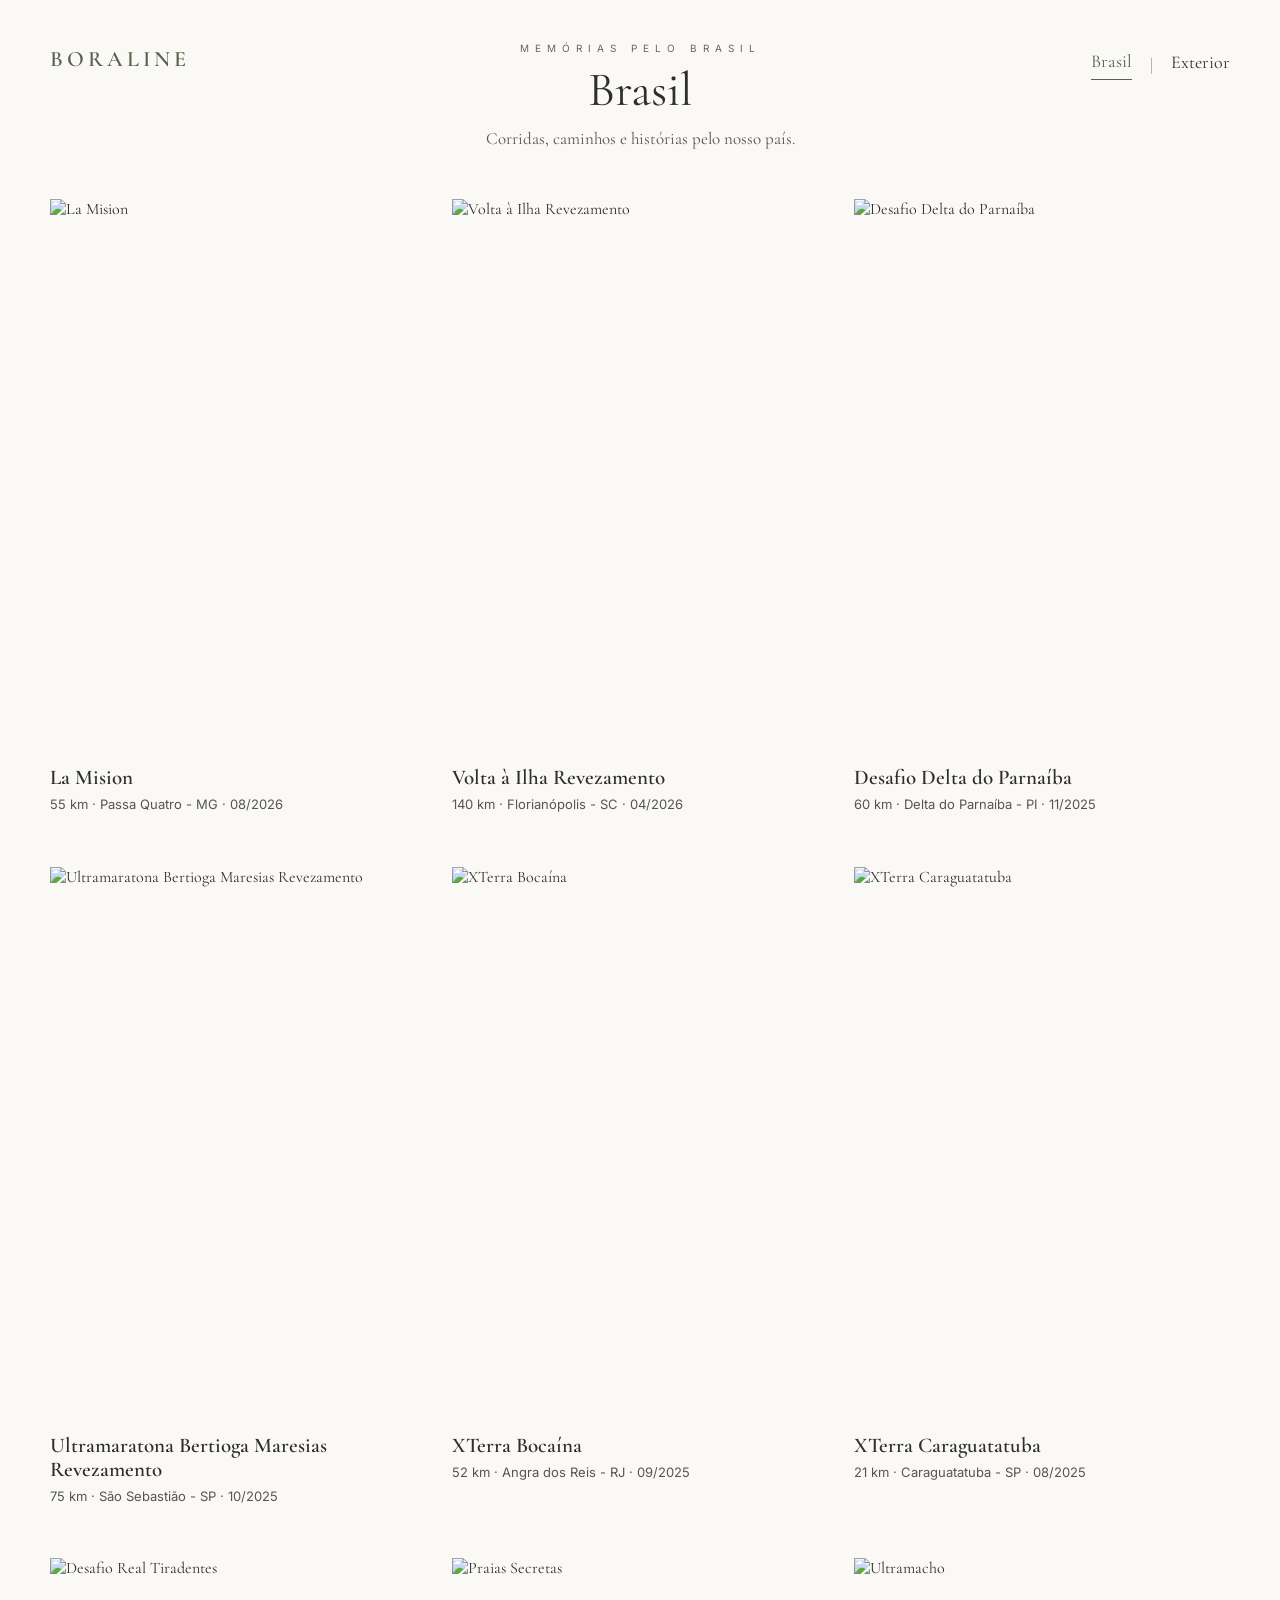
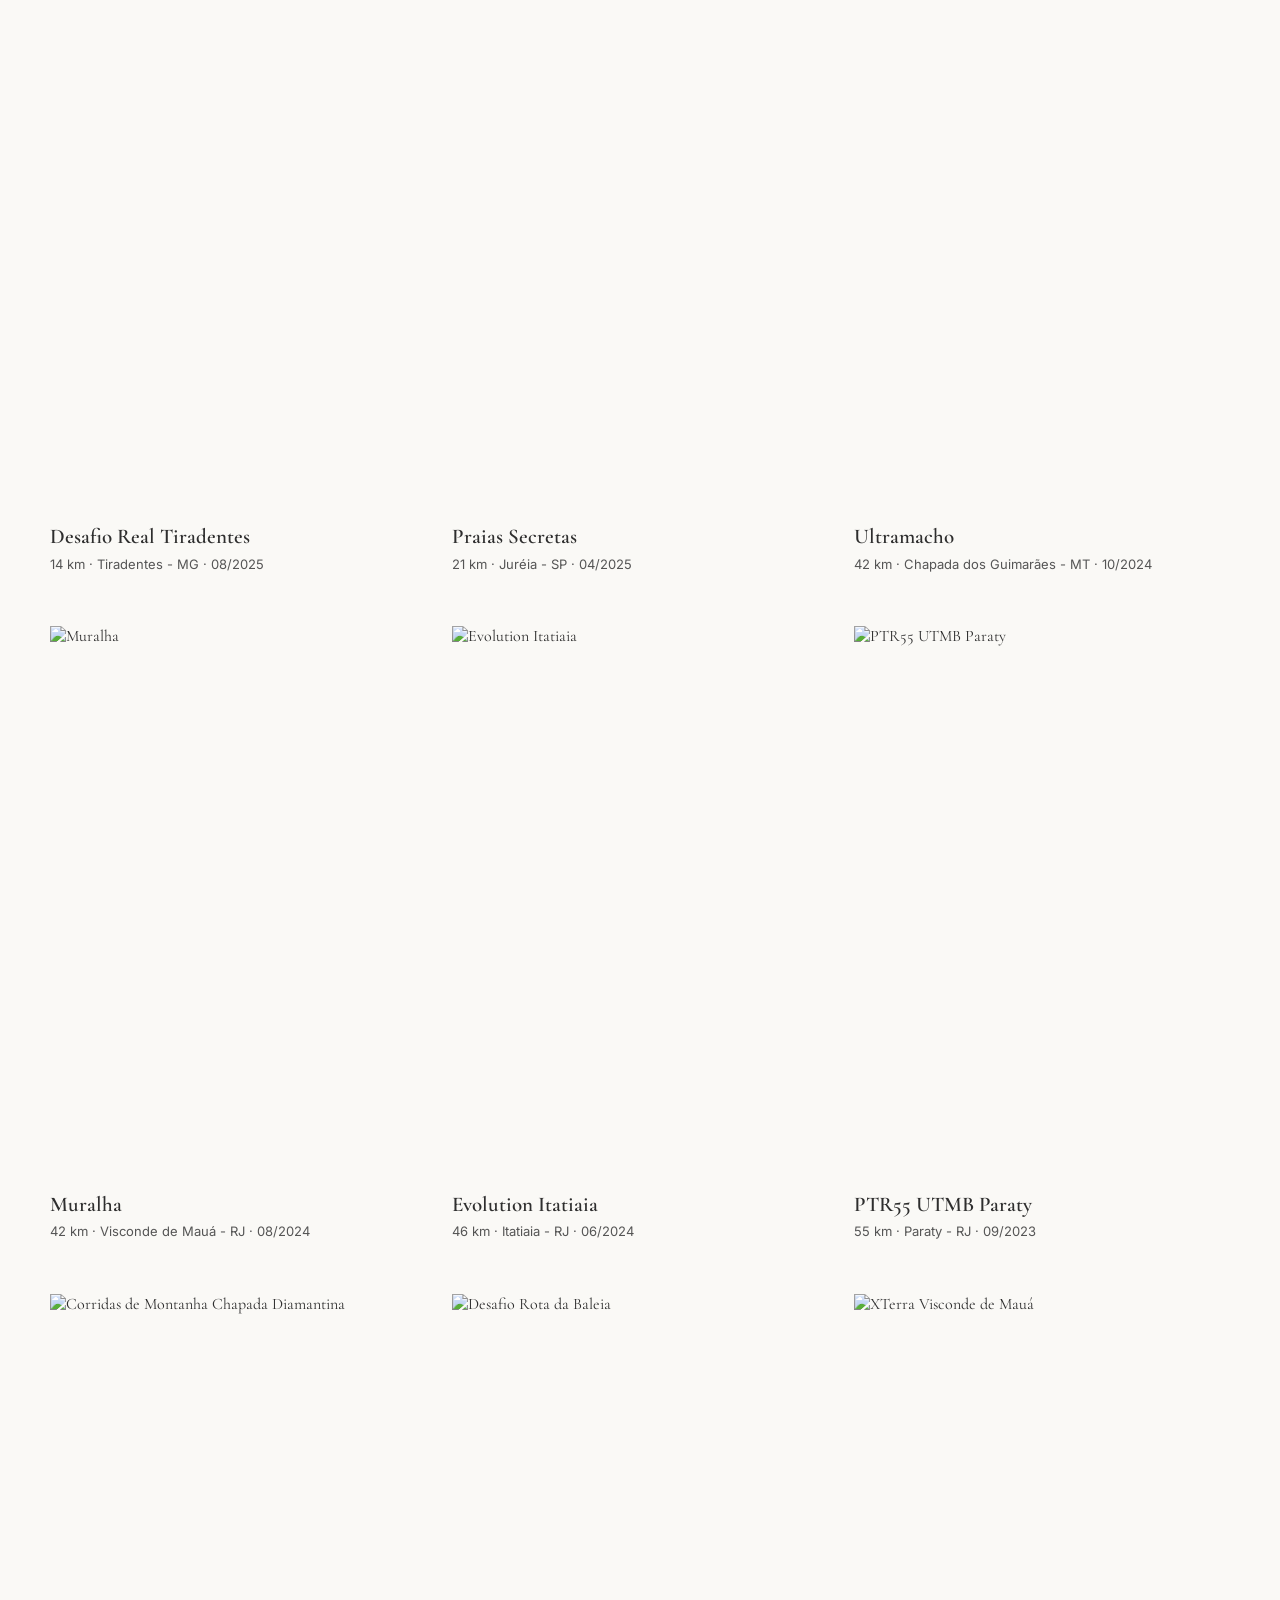
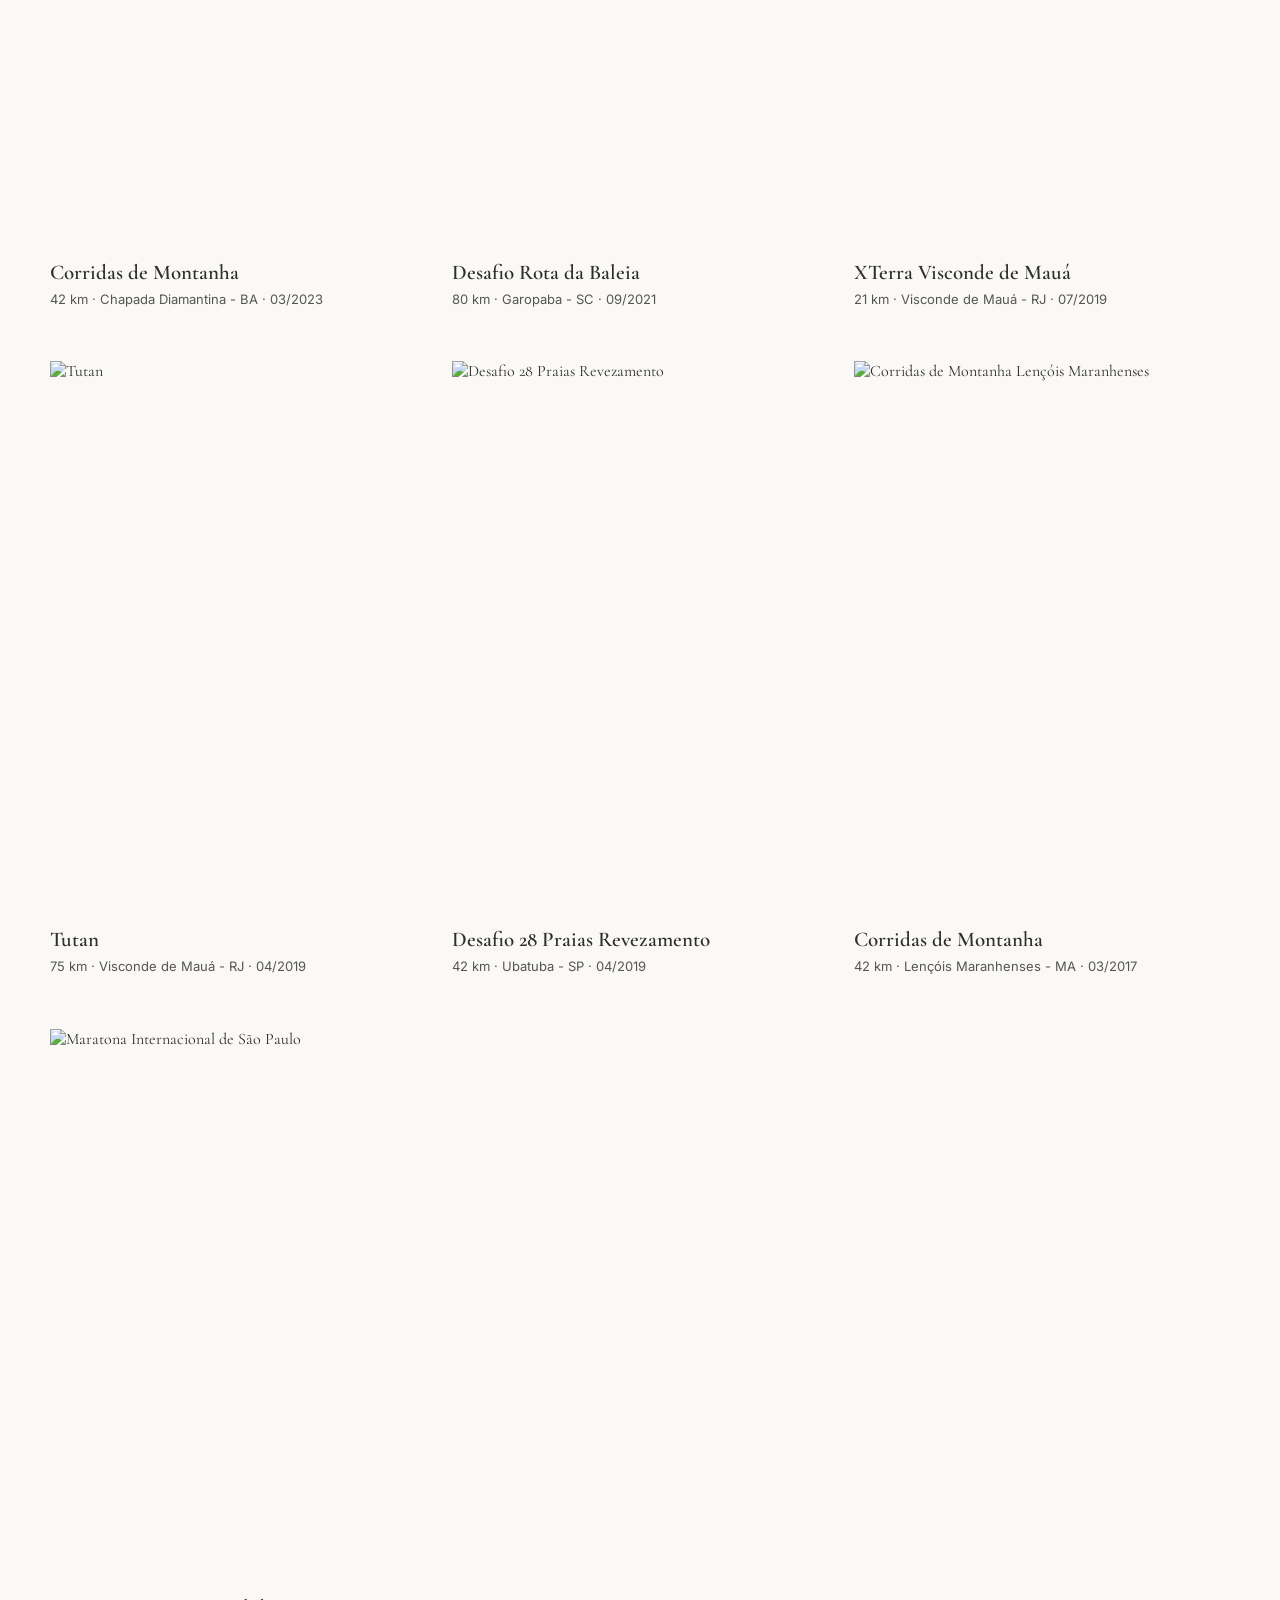
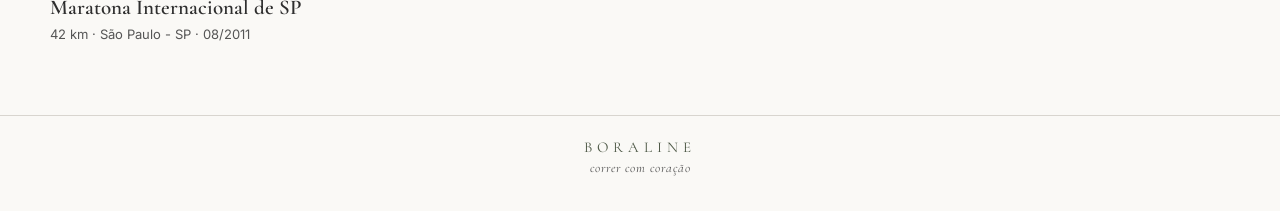
==== brasil.html @ 58bcca5e "Update brasil.html" ====
<!DOCTYPE html>
<html lang="pt-BR">

<head>
  <meta charset="UTF-8">
  <meta name="viewport" content="width=device-width, initial-scale=1.0">

  <title>Brasil | Boraline</title>

  <link rel="preconnect" href="https://fonts.googleapis.com">
  <link rel="preconnect" href="https://fonts.gstatic.com" crossorigin>

  <link
    href="https://fonts.googleapis.com/css2?family=Cormorant+Garamond:wght@400;500;600&family=Inter:wght@300;400;500&display=swap"
    rel="stylesheet"
  >

  <style>

    * {
      margin: 0;
      padding: 0;
      box-sizing: border-box;
    }

    body {
      background: #FAF9F6;
      color: #2E2E2E;
      font-family: "Cormorant Garamond", serif;
    }


    /* =========================
       CABEÇALHO
    ========================= */

    .album-header {
      max-width: 1400px;
      margin: 0 auto;
      padding: 42px 50px 28px;
      position: relative;
      text-align: center;
    }

    .album-logo {
      position: absolute;
      left: 50px;
      top: 46px;

      color: #56634B;
      text-decoration: none;

      font-size: 22px;
      font-weight: 600;
      letter-spacing: 4px;
    }

    .eyebrow {
      font-family: "Inter", sans-serif;
      font-size: 10px;
      letter-spacing: 6px;
      text-transform: uppercase;
      color: #666;
      margin-bottom: 12px;
    }

    .album-header h1 {
      font-size: 48px;
      font-weight: 400;
      line-height: 1;
      margin-bottom: 14px;
    }

    .album-intro p {
      font-size: 17px;
      color: #555;
    }


    /* =========================
       NAVEGAÇÃO
    ========================= */

    .album-nav {
      position: absolute;
      right: 50px;
      top: 50px;

      display: flex;
      align-items: center;
      gap: 18px;

      font-size: 18px;
    }

    .album-nav a {
      color: #333;
      text-decoration: none;
      padding-bottom: 7px;
    }

    .album-nav a.active {
      color: #56634B;
      border-bottom: 1px solid #56634B;
    }

    .album-nav span {
      color: #999;
    }


    /* =========================
       GALERIA
    ========================= */

    .album-grid {
      max-width: 1400px;
      margin: 0 auto;
      padding: 22px 50px 70px;

      display: grid;
      grid-template-columns: repeat(3, minmax(0, 1fr));

      gap: 52px 26px;
      align-items: start;
    }


    /* =========================
       CARD
    ========================= */

    .memory-card {
      width: 100%;
      min-width: 0;

      display: flex;
      justify-content: center;
    }

    .memory-inner {
      width: 100%;
      max-width: 416px;
    }


    /* =========================
       ÁREA DA FOTO
    ========================= */

    .memory-photo {
      width: 100%;
      height: 555px;

      display: flex;
      align-items: flex-end;
      justify-content: flex-start;
    }

    .memory-photo img {
      display: block;

      width: 100%;
      height: 100%;

      object-fit: contain;
      object-position: left bottom;
    }


    /* =========================
       TEXTO
    ========================= */

    .memory-info {
      width: 100%;
      padding-top: 12px;
      text-align: left;
    }

    .memory-info h2 {
      margin: 0 0 5px;

      font-size: 21px;
      font-weight: 600;
      line-height: 1.15;
    }

    .memory-info p {
      margin: 0;

      font-family: "Inter", sans-serif;
      font-size: 13px;
      line-height: 1.5;
      color: #555;
    }


    /* =========================
       RODAPÉ
    ========================= */

    footer {
      max-width: 1300px;
      margin: 0 auto;

      padding: 22px 30px 35px;

      border-top: 1px solid #D8D5CF;

      text-align: center;
      color: #4E5947;

      font-size: 15px;
      letter-spacing: 5px;
    }

    footer span {
      display: block;
      margin-top: 4px;

      color: #555;
      font-size: 13px;
      font-style: italic;
      letter-spacing: 1px;
    }


    /* =========================
       TABLET
    ========================= */

    @media (max-width: 900px) {

      .album-header {
        padding-top: 100px;
      }

      .album-logo {
        left: 25px;
      }

      .album-nav {
        right: 25px;
      }

      .album-grid {
        grid-template-columns: repeat(2, minmax(0, 1fr));

        padding-left: 25px;
        padding-right: 25px;

        gap: 42px 22px;
      }

      .memory-inner {
        max-width: none;
      }

      .memory-photo {
        height: auto;
        display: block;
      }

      .memory-photo img {
        width: 100%;
        height: auto;
        object-fit: initial;
        object-position: initial;
      }

    }


    /* =========================
       CELULAR
    ========================= */

    @media (max-width: 600px) {

      .album-header {
        padding: 105px 20px 25px;
      }

      .album-logo {
        left: 20px;
        top: 28px;
        font-size: 18px;
      }

      .album-nav {
        right: 20px;
        top: 30px;

        font-size: 16px;
        gap: 10px;
      }

      .eyebrow {
        font-size: 9px;
        letter-spacing: 4px;
      }

      .album-header h1 {
        font-size: 42px;
      }

      .album-intro p {
        font-size: 16px;
      }

      .album-grid {
        grid-template-columns: 1fr;
        padding: 15px 18px 45px;
        gap: 40px;
      }

      .memory-card {
        display: block;
      }

      .memory-inner {
        width: 100%;
        max-width: none;
      }

      .memory-photo {
        width: 100%;
        height: auto;
        display: block;
      }

      .memory-photo img {
        display: block;
        width: 100%;
        height: auto;
        object-fit: initial;
        object-position: initial;
      }

      .memory-info {
        padding-top: 12px;
      }

      .memory-info h2 {
        font-size: 22px;
      }

    }

  </style>

</head>


<body>


  <!-- CABEÇALHO -->

  <header class="album-header">

    <a href="index.html" class="album-logo">
      BORALINE
    </a>

    <div class="album-intro">

      <div class="eyebrow">
        MEMÓRIAS PELO BRASIL
      </div>

      <h1>Brasil</h1>

      <p>
        Corridas, caminhos e histórias pelo nosso país.
      </p>

    </div>


    <nav class="album-nav">

      <a href="brasil.html" class="active">
        Brasil
      </a>

      <span>|</span>

      <a href="exterior.html">
        Exterior
      </a>

    </nav>

  </header>



  <!-- GALERIA -->

  <main class="album-grid">


    <!-- LA MISION -->

    <article class="memory-card">
      <div class="memory-inner">

        <div class="memory-photo">
          <img src="la-mision.jpg" alt="La Mision">
        </div>

        <div class="memory-info">
          <h2>La Mision</h2>
          <p>55 km · Passa Quatro - MG · 08/2026</p>
        </div>

      </div>
    </article>



    <!-- VOLTA À ILHA -->

    <article class="memory-card">
      <div class="memory-inner">

        <div class="memory-photo">
          <img src="volta-ilha.jpg" alt="Volta à Ilha Revezamento">
        </div>

        <div class="memory-info">
          <h2>Volta à Ilha Revezamento</h2>
          <p>140 km · Florianópolis - SC · 04/2026</p>
        </div>

      </div>
    </article>



    <!-- DELTA DO PARNAÍBA -->

    <article class="memory-card">
      <div class="memory-inner">

        <div class="memory-photo">
          <img src="delta-parnaiba.jpg" alt="Desafio Delta do Parnaíba">
        </div>

        <div class="memory-info">
          <h2>Desafio Delta do Parnaíba</h2>
          <p>60 km · Delta do Parnaíba - PI · 11/2025</p>
        </div>

      </div>
    </article>



    <!-- BERTIOGA MARESIAS -->

    <article class="memory-card">
      <div class="memory-inner">

        <div class="memory-photo">
          <img src="bertioga-maresias.jpg" alt="Ultramaratona Bertioga Maresias Revezamento">
        </div>

        <div class="memory-info">
          <h2>Ultramaratona Bertioga Maresias Revezamento</h2>
          <p>75 km · São Sebastião - SP · 10/2025</p>
        </div>

      </div>
    </article>



    <!-- XTERRA BOCAÍNA -->

    <article class="memory-card">
      <div class="memory-inner">

        <div class="memory-photo">
          <img src="xterra-bocaina.jpg" alt="XTerra Bocaína">
        </div>

        <div class="memory-info">
          <h2>XTerra Bocaína</h2>
          <p>52 km · Angra dos Reis - RJ · 09/2025</p>
        </div>

      </div>
    </article>



    <!-- XTERRA CARAGUATATUBA -->

    <article class="memory-card">
      <div class="memory-inner">

        <div class="memory-photo">
          <img src="xterra-caraguatatuba.jpg" alt="XTerra Caraguatatuba">
        </div>

        <div class="memory-info">
          <h2>XTerra Caraguatatuba</h2>
          <p>21 km · Caraguatatuba - SP · 08/2025</p>
        </div>

      </div>
    </article>



    <!-- TIRADENTES -->

    <article class="memory-card">
      <div class="memory-inner">

        <div class="memory-photo">
          <img src="tiradentes.jpg" alt="Desafio Real Tiradentes">
        </div>

        <div class="memory-info">
          <h2>Desafio Real Tiradentes</h2>
          <p>14 km · Tiradentes - MG · 08/2025</p>
        </div>

      </div>
    </article>



    <!-- PRAIAS SECRETAS -->

    <article class="memory-card">
      <div class="memory-inner">

        <div class="memory-photo">
          <img src="praias-secretas.jpg" alt="Praias Secretas">
        </div>

        <div class="memory-info">
          <h2>Praias Secretas</h2>
          <p>21 km · Juréia - SP · 04/2025</p>
        </div>

      </div>
    </article>



    <!-- ULTRAMACHO -->

    <article class="memory-card">
      <div class="memory-inner">

        <div class="memory-photo">
          <img src="ultramacho.jpg" alt="Ultramacho">
        </div>

        <div class="memory-info">
          <h2>Ultramacho</h2>
          <p>42 km · Chapada dos Guimarães - MT · 10/2024</p>
        </div>

      </div>
    </article>



    <!-- MURALHA -->

    <article class="memory-card">
      <div class="memory-inner">

        <div class="memory-photo">
          <img src="muralha.jpg" alt="Muralha">
        </div>

        <div class="memory-info">
          <h2>Muralha</h2>
          <p>42 km · Visconde de Mauá - RJ · 08/2024</p>
        </div>

      </div>
    </article>



    <!-- EVOLUTION -->

    <article class="memory-card">
      <div class="memory-inner">

        <div class="memory-photo">
          <img src="evolution.jpg" alt="Evolution Itatiaia">
        </div>

        <div class="memory-info">
          <h2>Evolution Itatiaia</h2>
          <p>46 km · Itatiaia - RJ · 06/2024</p>
        </div>

      </div>
    </article>



    <!-- PARATY -->

    <article class="memory-card">
      <div class="memory-inner">

        <div class="memory-photo">
          <img src="paraty.jpg" alt="PTR55 UTMB Paraty">
        </div>

        <div class="memory-info">
          <h2>PTR55 UTMB Paraty</h2>
          <p>55 km · Paraty - RJ · 09/2023</p>
        </div>

      </div>
    </article>



    <!-- CHAPADA DIAMANTINA -->

    <article class="memory-card">
      <div class="memory-inner">

        <div class="memory-photo">
          <img src="chapada-diamantina.jpg" alt="Corridas de Montanha Chapada Diamantina">
        </div>

        <div class="memory-info">
          <h2>Corridas de Montanha</h2>
          <p>42 km · Chapada Diamantina - BA · 03/2023</p>
        </div>

      </div>
    </article>



    <!-- ROTA DA BALEIA -->

    <article class="memory-card">
      <div class="memory-inner">

        <div class="memory-photo">
          <img src="rota-baleia.jpg" alt="Desafio Rota da Baleia">
        </div>

        <div class="memory-info">
          <h2>Desafio Rota da Baleia</h2>
          <p>80 km · Garopaba - SC · 09/2021</p>
        </div>

      </div>
    </article>



    <!-- XTERRA VISCONDE DE MAUÁ -->

    <article class="memory-card">
      <div class="memory-inner">

        <div class="memory-photo">
          <img src="xterra-maua.jpg" alt="XTerra Visconde de Mauá">
        </div>

        <div class="memory-info">
          <h2>XTerra Visconde de Mauá</h2>
          <p>21 km · Visconde de Mauá - RJ · 07/2019</p>
        </div>

      </div>
    </article>



    <!-- TUTAN -->

    <article class="memory-card">
      <div class="memory-inner">

        <div class="memory-photo">
          <img src="tutan.jpg" alt="Tutan">
        </div>

        <div class="memory-info">
          <h2>Tutan</h2>
          <p>75 km · Visconde de Mauá - RJ · 04/2019</p>
        </div>

      </div>
    </article>



    <!-- 28 PRAIAS -->

    <article class="memory-card">
      <div class="memory-inner">

        <div class="memory-photo">
          <img src="28-praias.jpg" alt="Desafio 28 Praias Revezamento">
        </div>

        <div class="memory-info">
          <h2>Desafio 28 Praias Revezamento</h2>
          <p>42 km · Ubatuba - SP · 04/2019</p>
        </div>

      </div>
    </article>



    <!-- LENÇÓIS MARANHENSES -->

    <article class="memory-card">
      <div class="memory-inner">

        <div class="memory-photo">
          <img src="lencois-maranhenses.jpg" alt="Corridas de Montanha Lençóis Maranhenses">
        </div>

        <div class="memory-info">
          <h2>Corridas de Montanha</h2>
          <p>42 km · Lençóis Maranhenses - MA · 03/2017</p>
        </div>

      </div>
    </article>



    <!-- MARATONA INTERNACIONAL DE SÃO PAULO -->

    <article class="memory-card">
      <div class="memory-inner">

        <div class="memory-photo">
          <img src="maratona-sp.jpg" alt="Maratona Internacional de São Paulo">
        </div>

        <div class="memory-info">
          <h2>Maratona Internacional de SP</h2>
          <p>42 km · São Paulo - SP · 08/2011</p>
        </div>

      </div>
    </article>


  </main>



  <!-- RODAPÉ -->

  <footer>

    BORALINE

    <span>
      correr com coração
    </span>

  </footer>


</body>

</html>
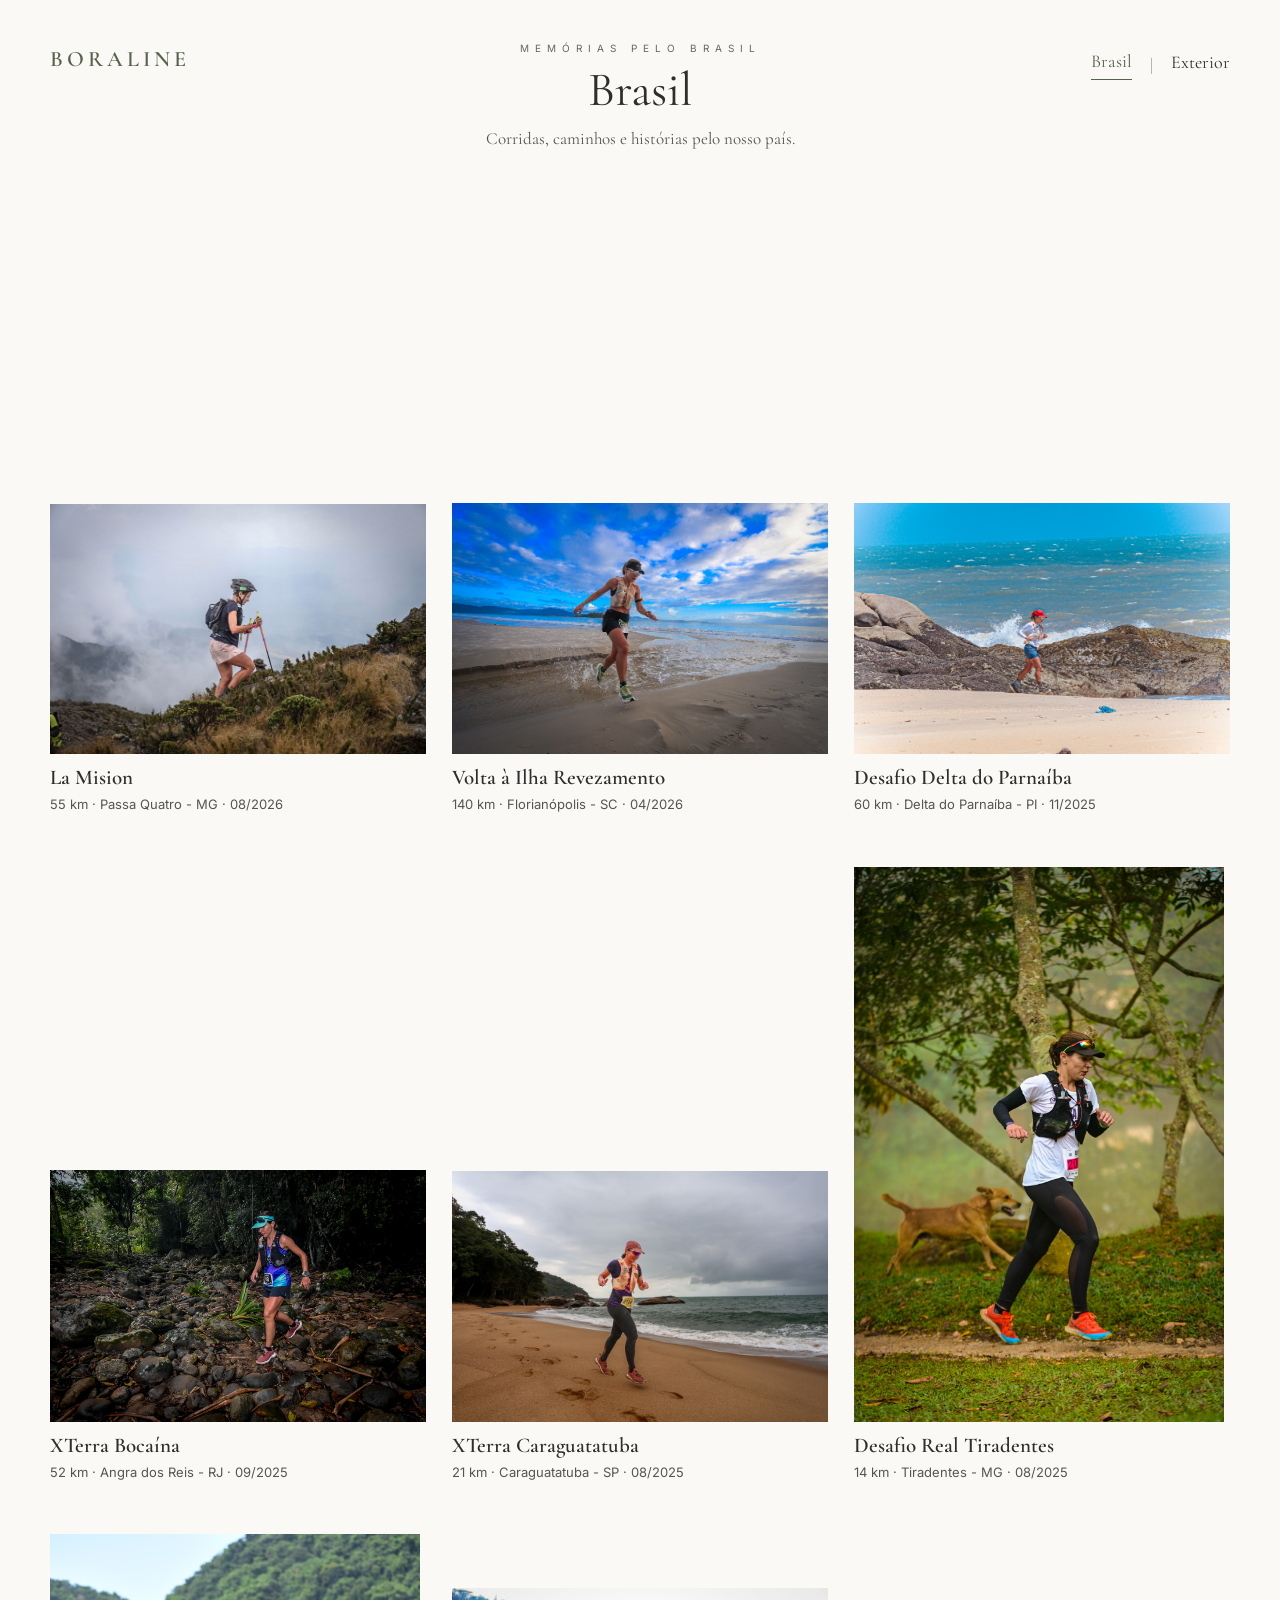
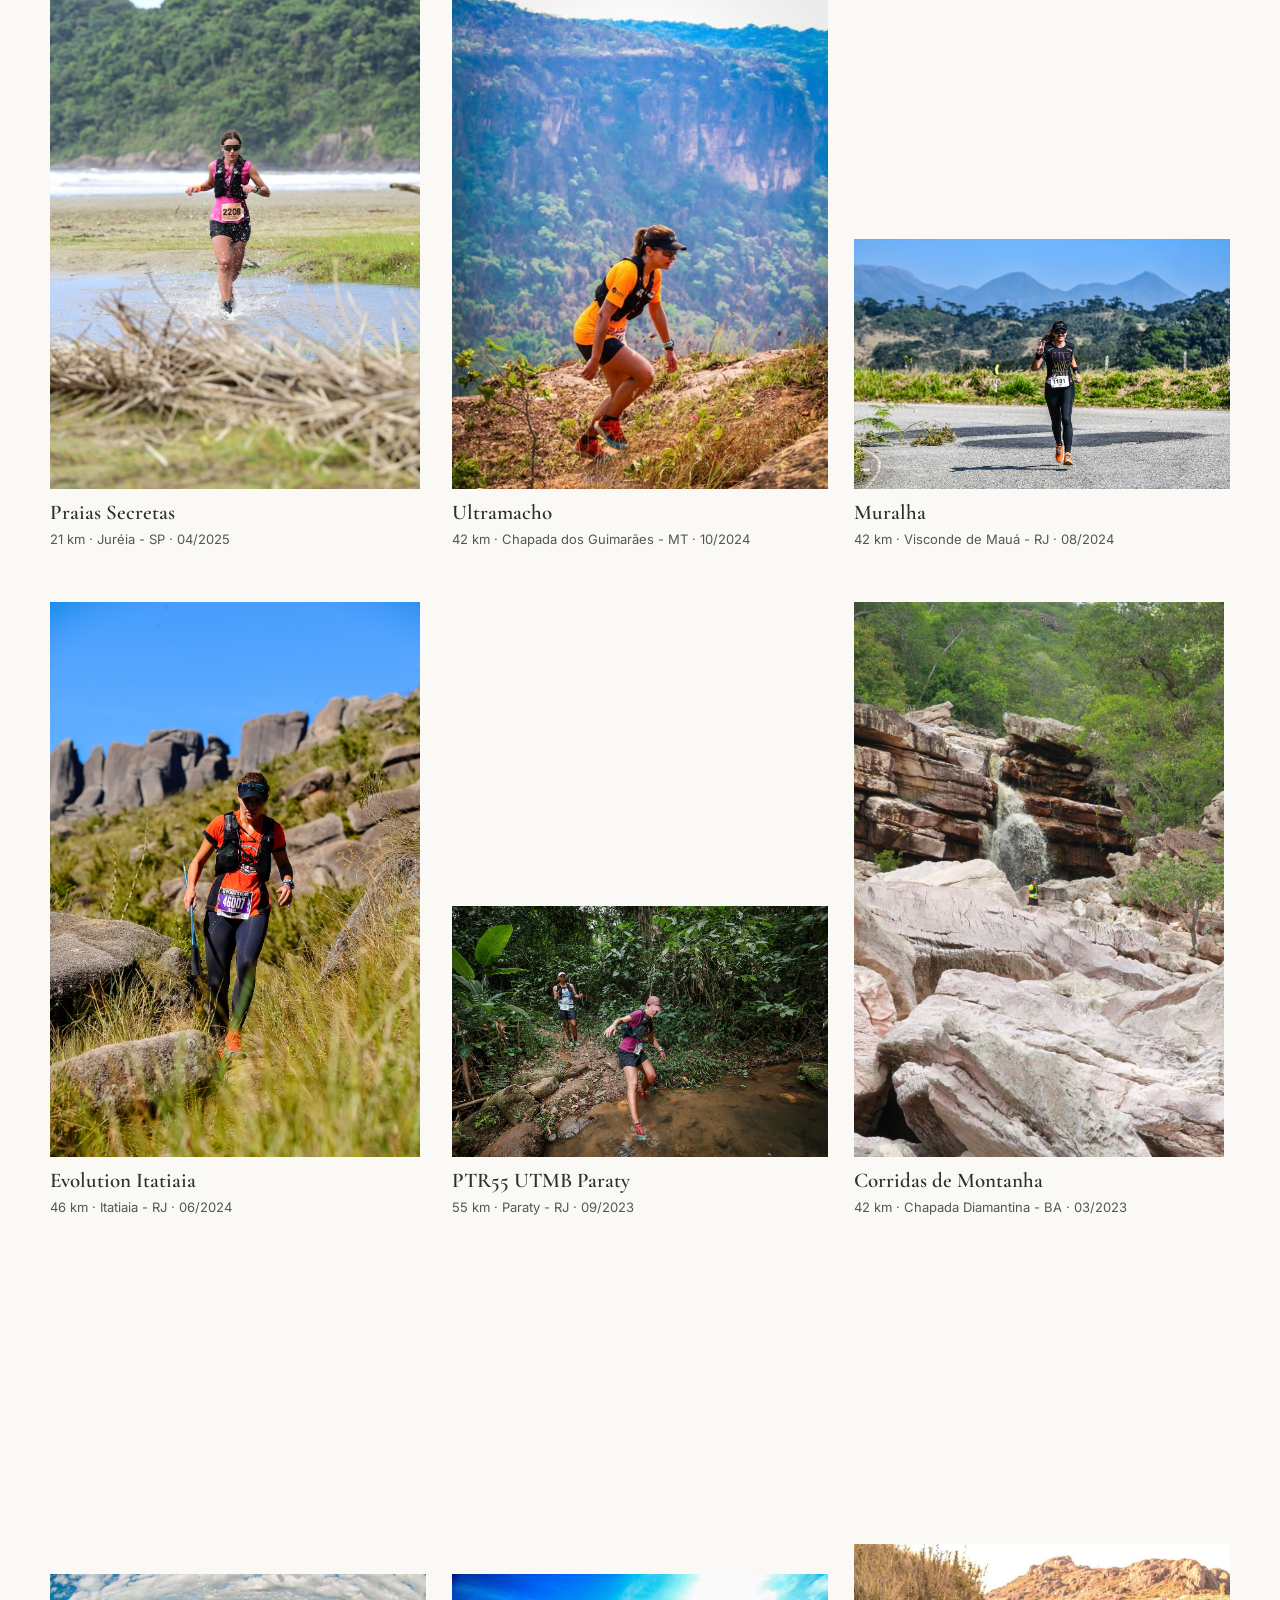
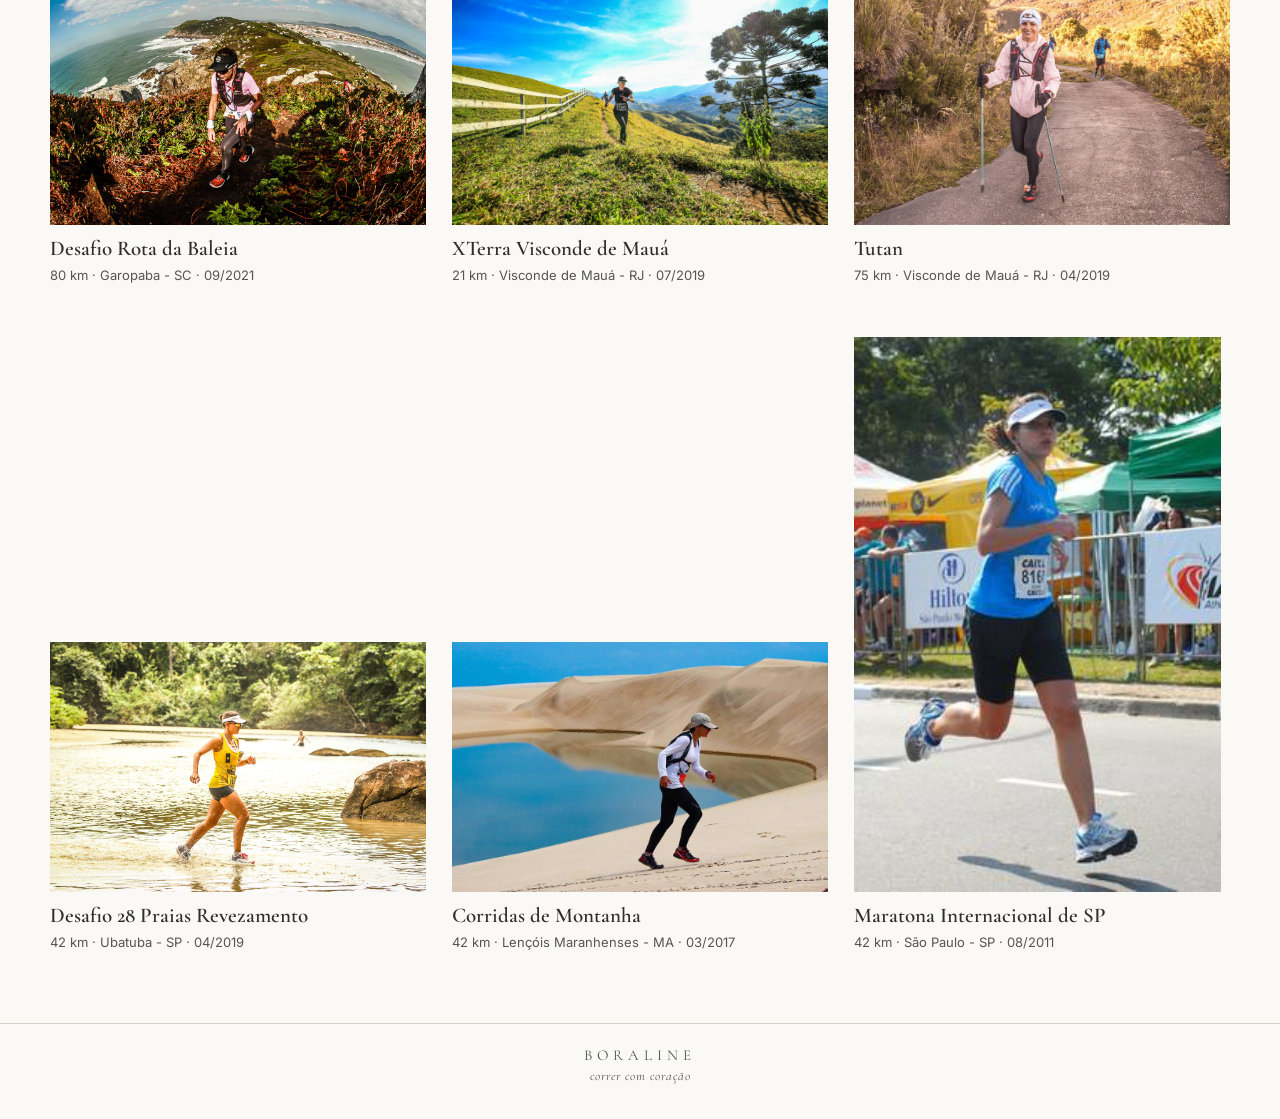
==== commit 645034e3: "Update brasil.html" ====
--- a/brasil.html
+++ b/brasil.html
@@ -459,25 +459,6 @@
 
 
 
-    <!-- BERTIOGA MARESIAS -->
-
-    <article class="memory-card">
-      <div class="memory-inner">
-
-        <div class="memory-photo">
-          <img src="bertioga-maresias.jpg" alt="Ultramaratona Bertioga Maresias Revezamento">
-        </div>
-
-        <div class="memory-info">
-          <h2>Ultramaratona Bertioga Maresias Revezamento</h2>
-          <p>75 km · São Sebastião - SP · 10/2025</p>
-        </div>
-
-      </div>
-    </article>
-
-
-
     <!-- XTERRA BOCAÍNA -->
 
     <article class="memory-card">
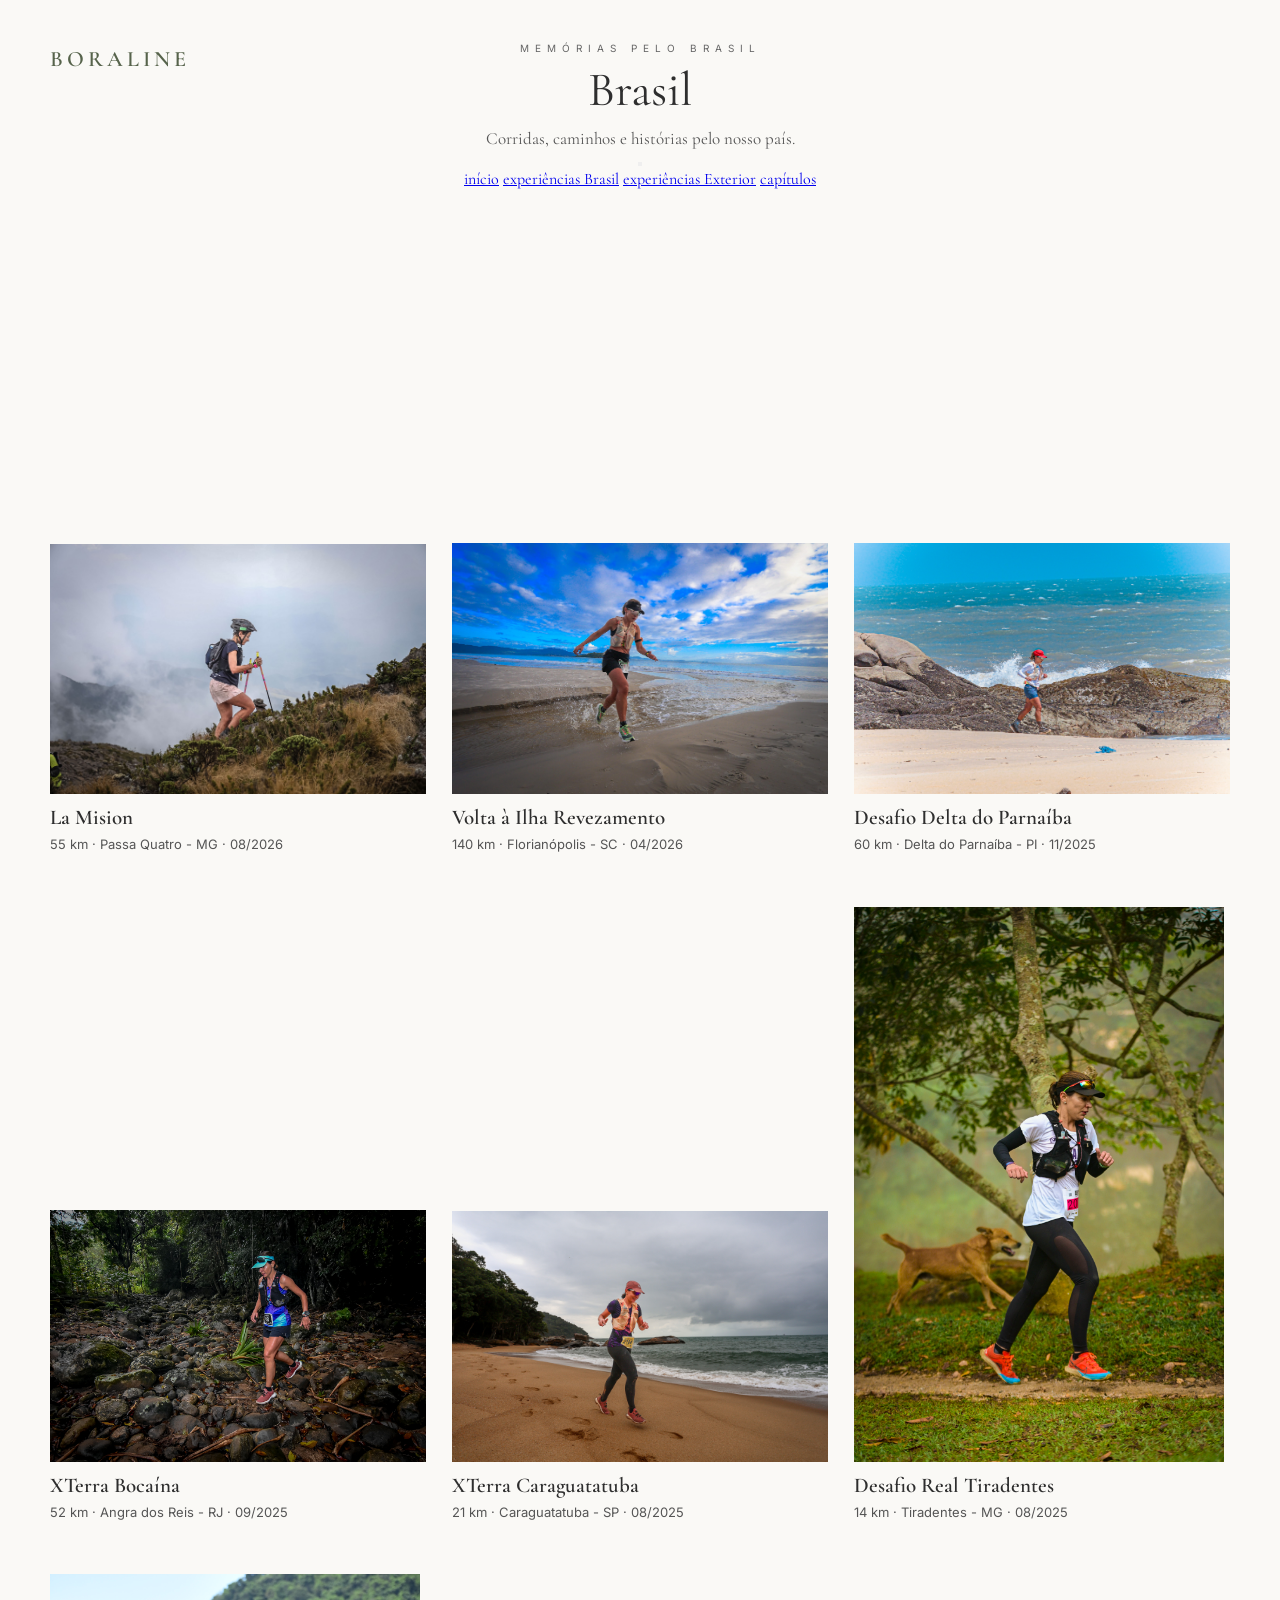
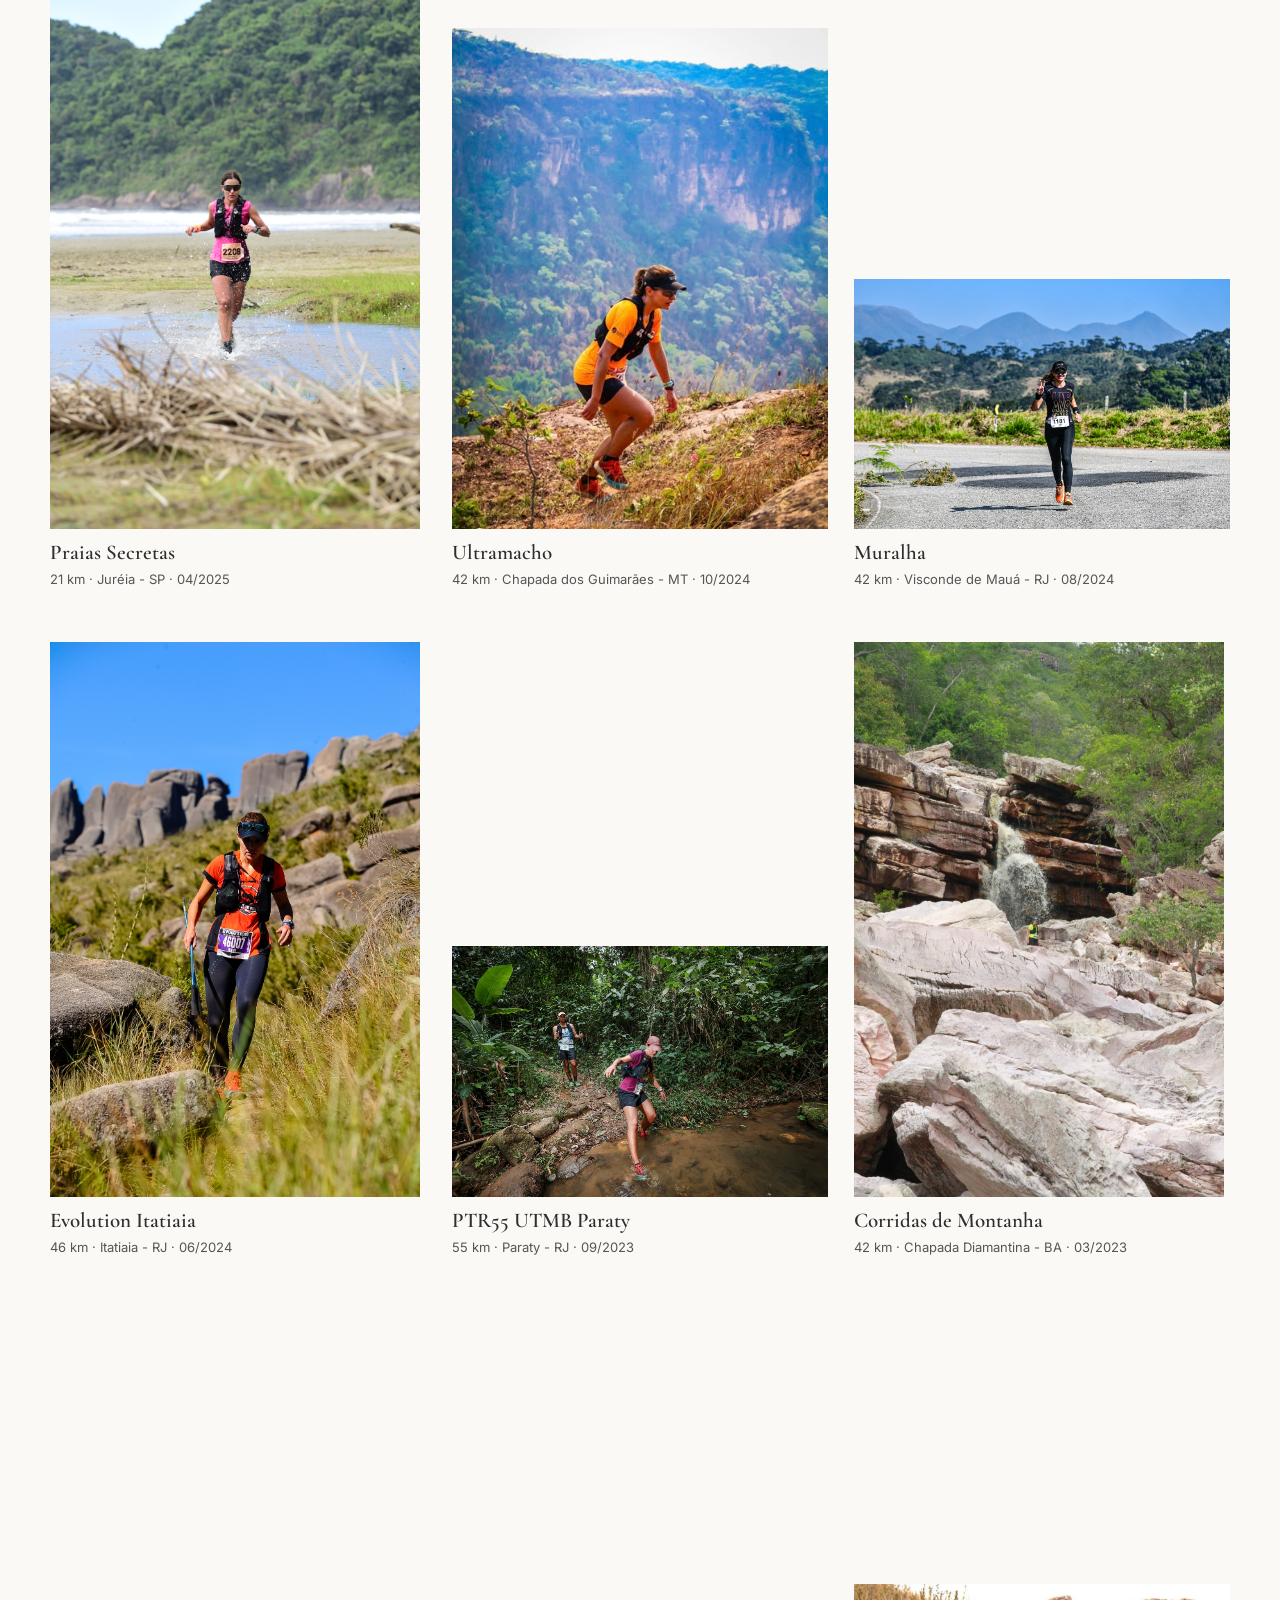
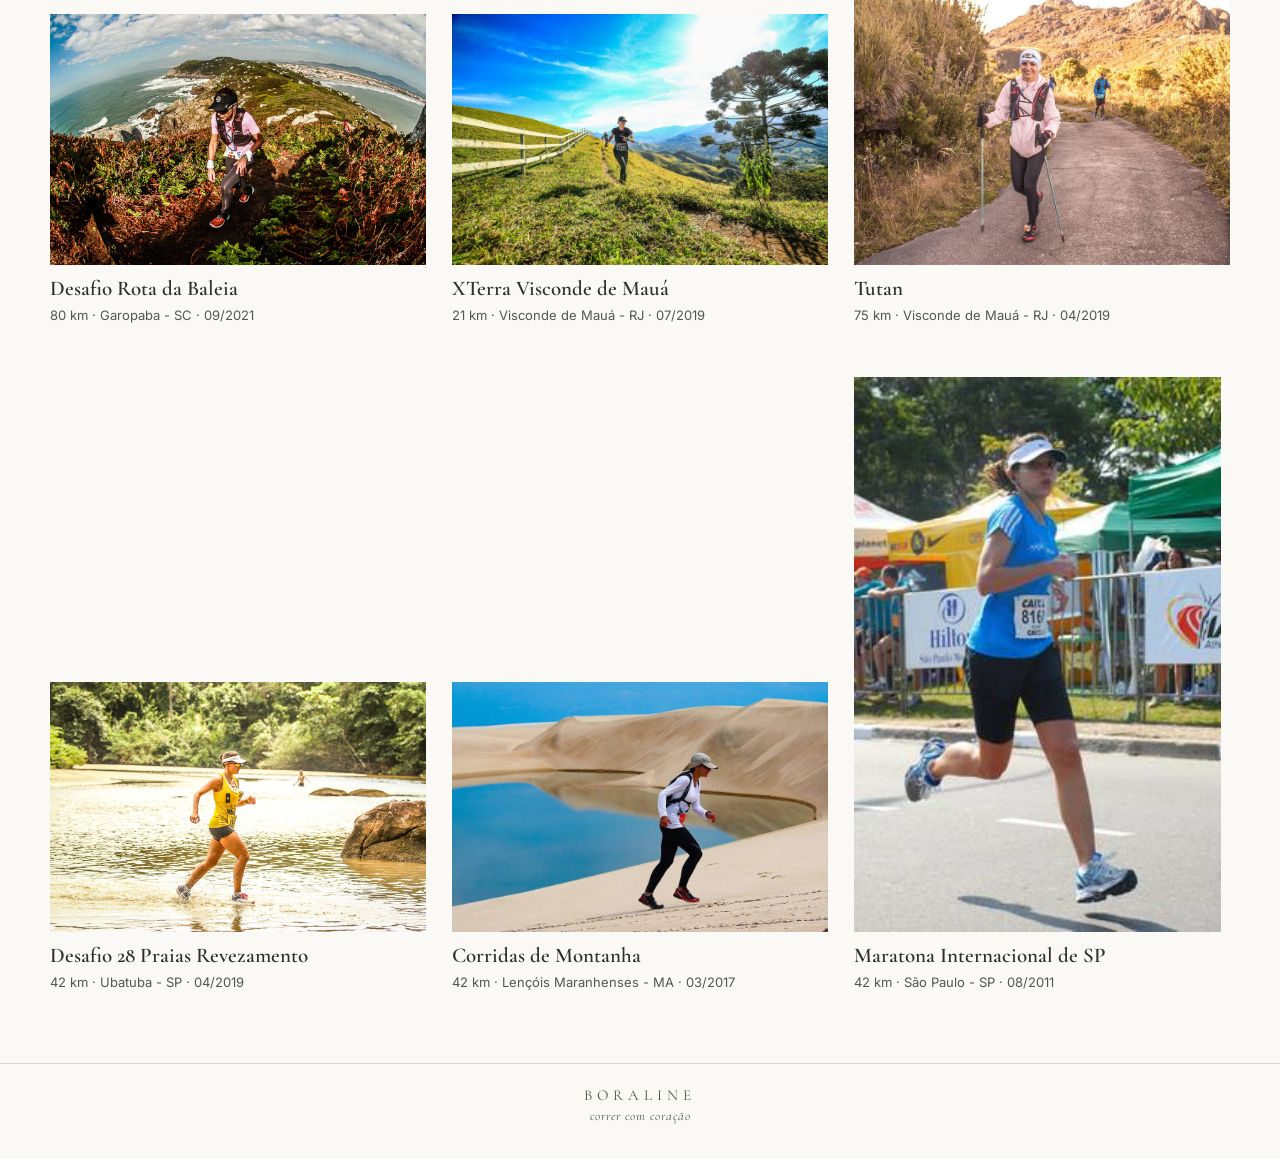
==== commit f0dbcc57: "Update brasil.html" ====
--- a/brasil.html
+++ b/brasil.html
@@ -379,19 +379,25 @@
     </div>
 
 
-    <nav class="album-nav">
-
-      <a href="brasil.html" class="active">
-        Brasil
-      </a>
-
-      <span>|</span>
-
-      <a href="exterior.html">
-        Exterior
-      </a>
-
-    </nav>
+    <header class="top-menu">
+
+  <button
+    class="menu-button album-menu-button"
+    id="menuButton"
+    aria-label="Abrir menu"
+  >
+    <span></span>
+    <span></span>
+  </button>
+
+  <nav class="menu-links" id="menuLinks">
+    <a href="index.html">início</a>
+    <a href="brasil.html">experiências Brasil</a>
+    <a href="exterior.html">experiências Exterior</a>
+    <a href="capitulos.html">capítulos</a>
+  </nav>
+
+</header>
 
   </header>
 
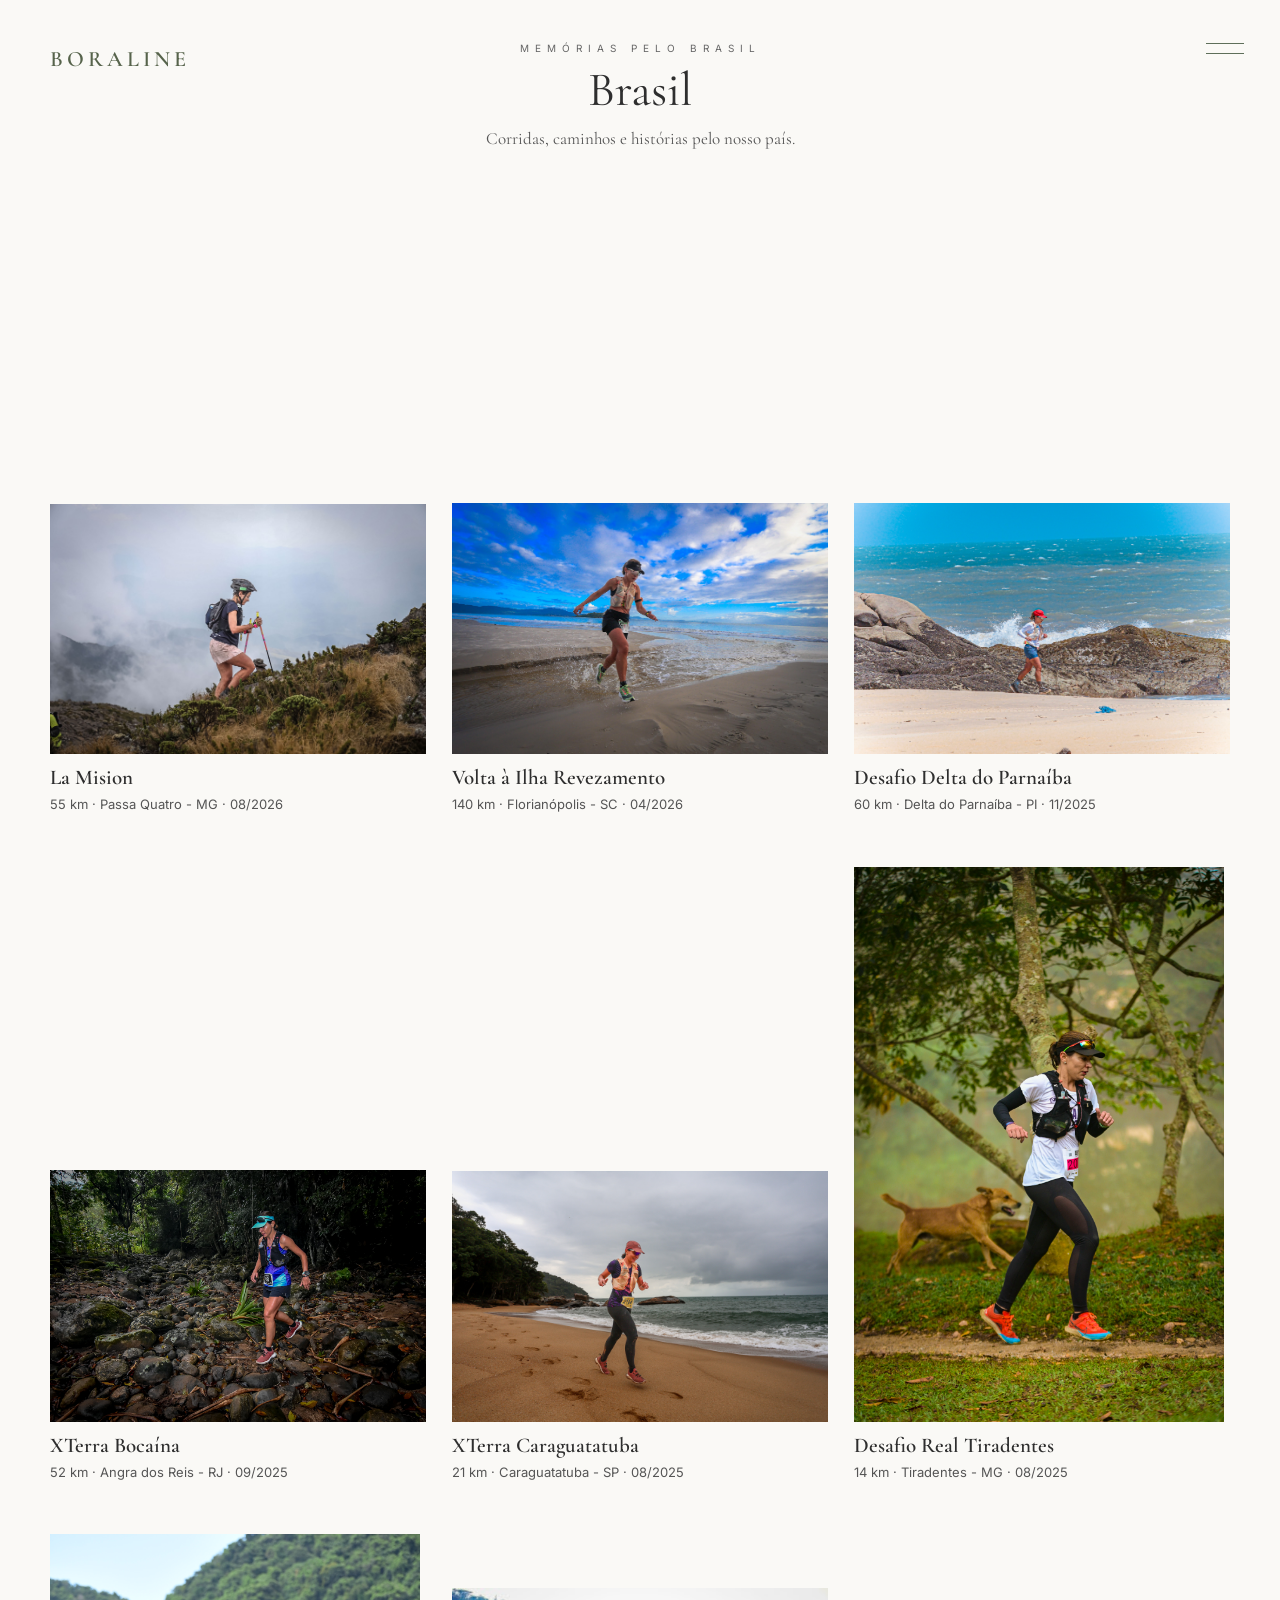
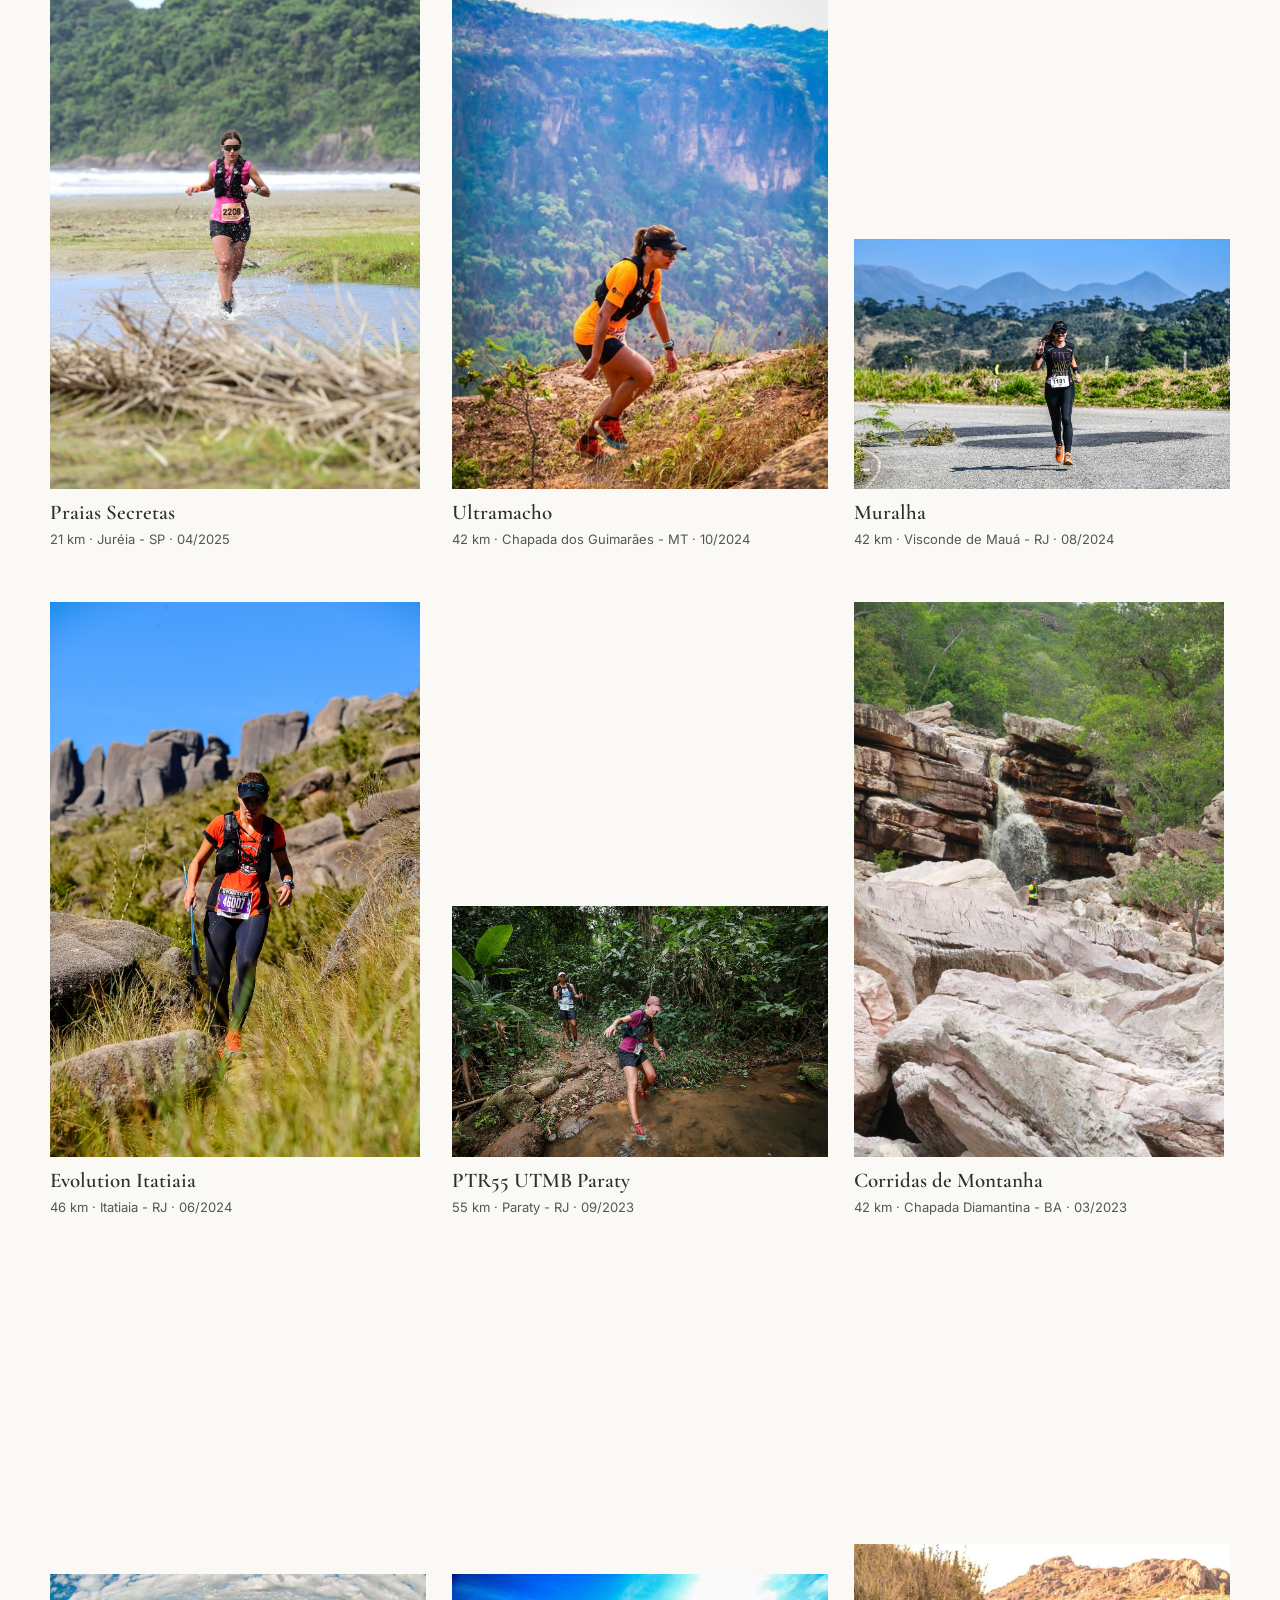
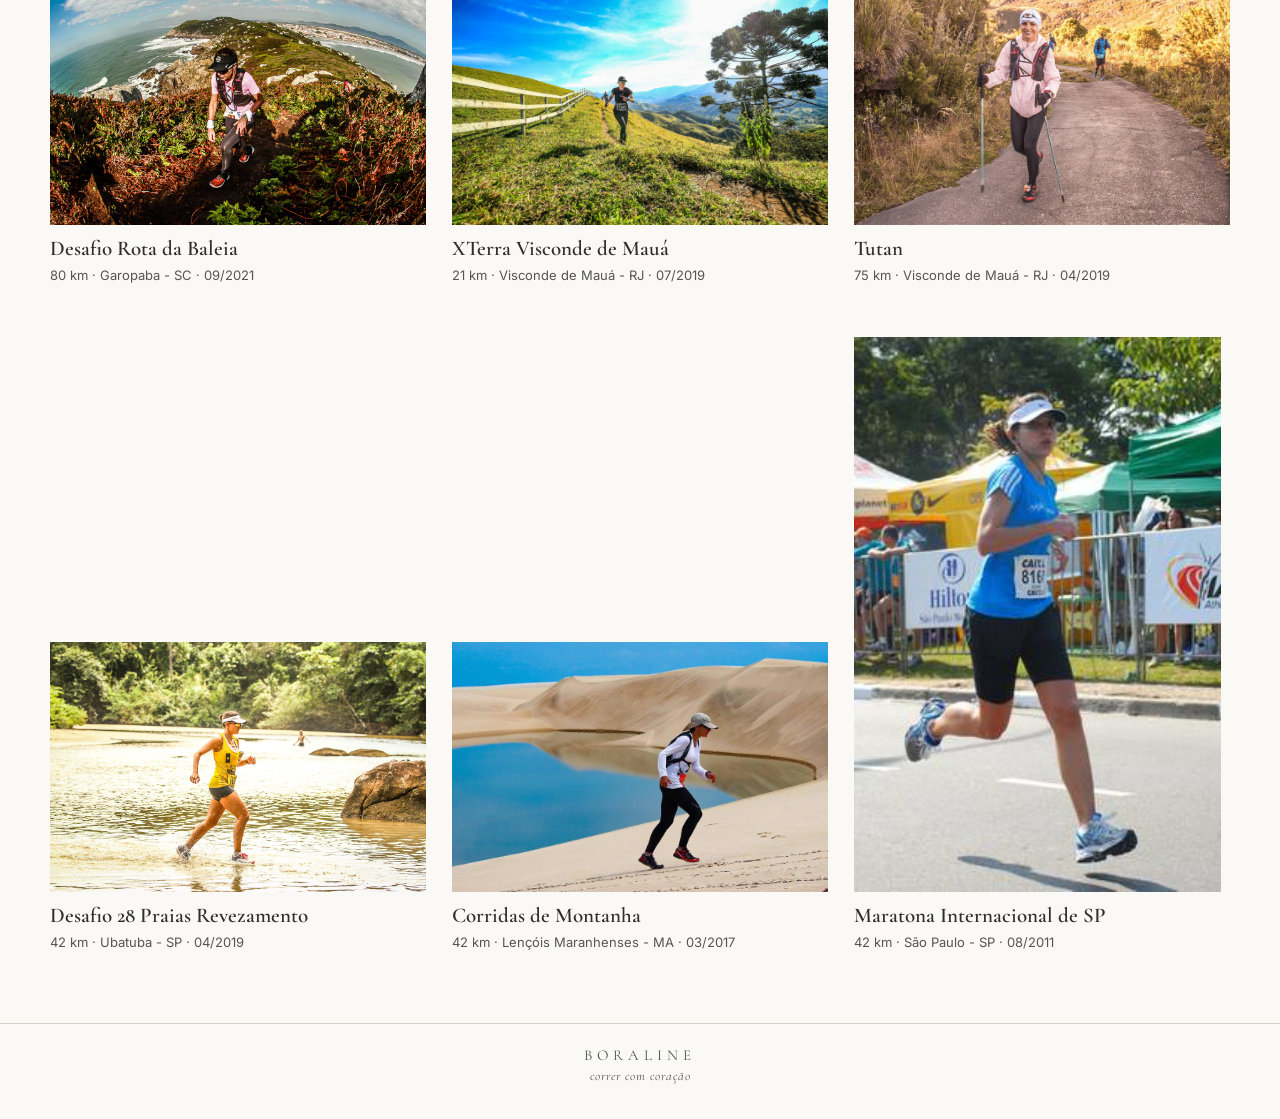
==== commit 86996c4b: "Update brasil.html" ====
--- a/brasil.html
+++ b/brasil.html
@@ -78,34 +78,74 @@
 
 
     /* =========================
-       NAVEGAÇÃO
+       MENU BORALINE
     ========================= */
 
-    .album-nav {
+    .top-menu {
       position: absolute;
-      right: 50px;
-      top: 50px;
+      top: 0;
+      right: 0;
+      z-index: 20;
+    }
+
+    .menu-button {
+      position: fixed;
+      top: 28px;
+      right: 28px;
+
+      width: 46px;
+      height: 40px;
+
+      background: transparent;
+      border: 0;
+      cursor: pointer;
 
       display: flex;
-      align-items: center;
-      gap: 18px;
-
-      font-size: 18px;
-    }
-
-    .album-nav a {
-      color: #333;
+      flex-direction: column;
+      justify-content: center;
+      gap: 9px;
+
+      z-index: 22;
+    }
+
+    .menu-button span {
+      display: block;
+      width: 38px;
+      height: 1px;
+      background: #5E6F5A;
+    }
+
+    .menu-links {
+      position: fixed;
+      top: 0;
+      right: 0;
+
+      width: 280px;
+      height: 100vh;
+
+      background: #F8F7F4;
+
+      padding: 110px 35px;
+
+      display: flex;
+      flex-direction: column;
+      gap: 28px;
+
+      transform: translateX(100%);
+      transition: transform .35s ease;
+
+      z-index: 21;
+    }
+
+    .menu-links.open {
+      transform: translateX(0);
+    }
+
+    .menu-links a {
+      font-family: "Cormorant Garamond", serif;
+      font-size: 25px;
+      color: #5E6F5A;
       text-decoration: none;
-      padding-bottom: 7px;
-    }
-
-    .album-nav a.active {
-      color: #56634B;
-      border-bottom: 1px solid #56634B;
-    }
-
-    .album-nav span {
-      color: #999;
     }
 
 
@@ -238,10 +278,6 @@
 
       .album-logo {
         left: 25px;
-      }
-
-      .album-nav {
-        right: 25px;
       }
 
       .album-grid {
@@ -288,12 +324,9 @@
         font-size: 18px;
       }
 
-      .album-nav {
+      .menu-button {
+        top: 20px;
         right: 20px;
-        top: 30px;
-
-        font-size: 16px;
-        gap: 10px;
       }
 
       .eyebrow {
@@ -356,6 +389,29 @@
 <body>
 
 
+  <!-- MENU -->
+
+  <header class="top-menu">
+
+    <button
+      class="menu-button"
+      id="menuButton"
+      aria-label="Abrir menu"
+    >
+      <span></span>
+      <span></span>
+    </button>
+
+    <nav class="menu-links" id="menuLinks">
+      <a href="index.html">início</a>
+      <a href="brasil.html">experiências Brasil</a>
+      <a href="exterior.html">experiências Exterior</a>
+      <a href="capitulos.html">capítulos</a>
+    </nav>
+
+  </header>
+
+
   <!-- CABEÇALHO -->
 
   <header class="album-header">
@@ -378,27 +434,6 @@
 
     </div>
 
-
-    <header class="top-menu">
-
-  <button
-    class="menu-button album-menu-button"
-    id="menuButton"
-    aria-label="Abrir menu"
-  >
-    <span></span>
-    <span></span>
-  </button>
-
-  <nav class="menu-links" id="menuLinks">
-    <a href="index.html">início</a>
-    <a href="brasil.html">experiências Brasil</a>
-    <a href="exterior.html">experiências Exterior</a>
-    <a href="capitulos.html">capítulos</a>
-  </nav>
-
-</header>
-
   </header>
 
 
@@ -623,7 +658,10 @@
       <div class="memory-inner">
 
         <div class="memory-photo">
-          <img src="chapada-diamantina.jpg" alt="Corridas de Montanha Chapada Diamantina">
+          <img
+            src="chapada-diamantina.jpg"
+            alt="Corridas de Montanha Chapada Diamantina"
+          >
         </div>
 
         <div class="memory-info">
@@ -718,7 +756,10 @@
       <div class="memory-inner">
 
         <div class="memory-photo">
-          <img src="lencois-maranhenses.jpg" alt="Corridas de Montanha Lençóis Maranhenses">
+          <img
+            src="lencois-maranhenses.jpg"
+            alt="Corridas de Montanha Lençóis Maranhenses"
+          >
         </div>
 
         <div class="memory-info">
@@ -737,7 +778,10 @@
       <div class="memory-inner">
 
         <div class="memory-photo">
-          <img src="maratona-sp.jpg" alt="Maratona Internacional de São Paulo">
+          <img
+            src="maratona-sp.jpg"
+            alt="Maratona Internacional de São Paulo"
+          >
         </div>
 
         <div class="memory-info">
@@ -766,6 +810,21 @@
   </footer>
 
 
+
+  <!-- MENU: ABRIR / FECHAR -->
+
+  <script>
+
+    const menuButton = document.getElementById("menuButton");
+    const menuLinks = document.getElementById("menuLinks");
+
+    menuButton.addEventListener("click", function () {
+      menuLinks.classList.toggle("open");
+    });
+
+  </script>
+
+
 </body>
 
 </html>
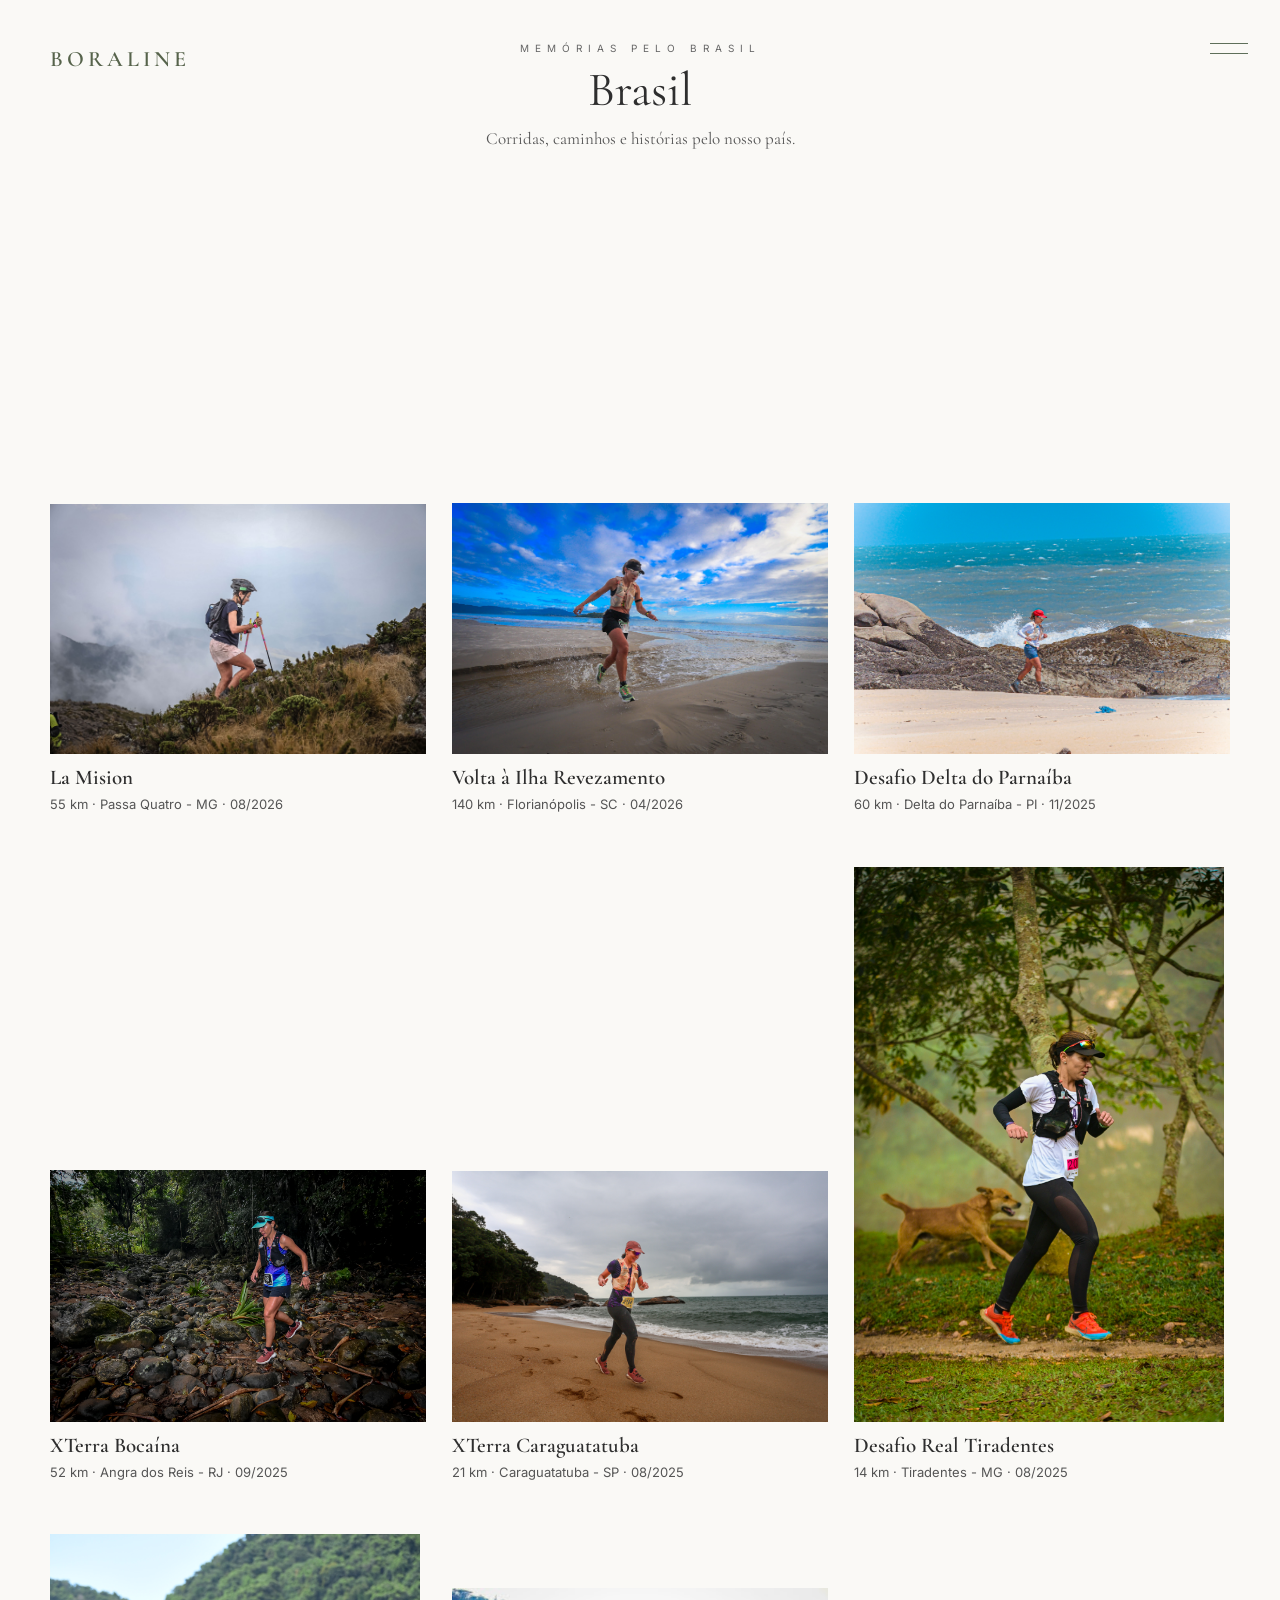
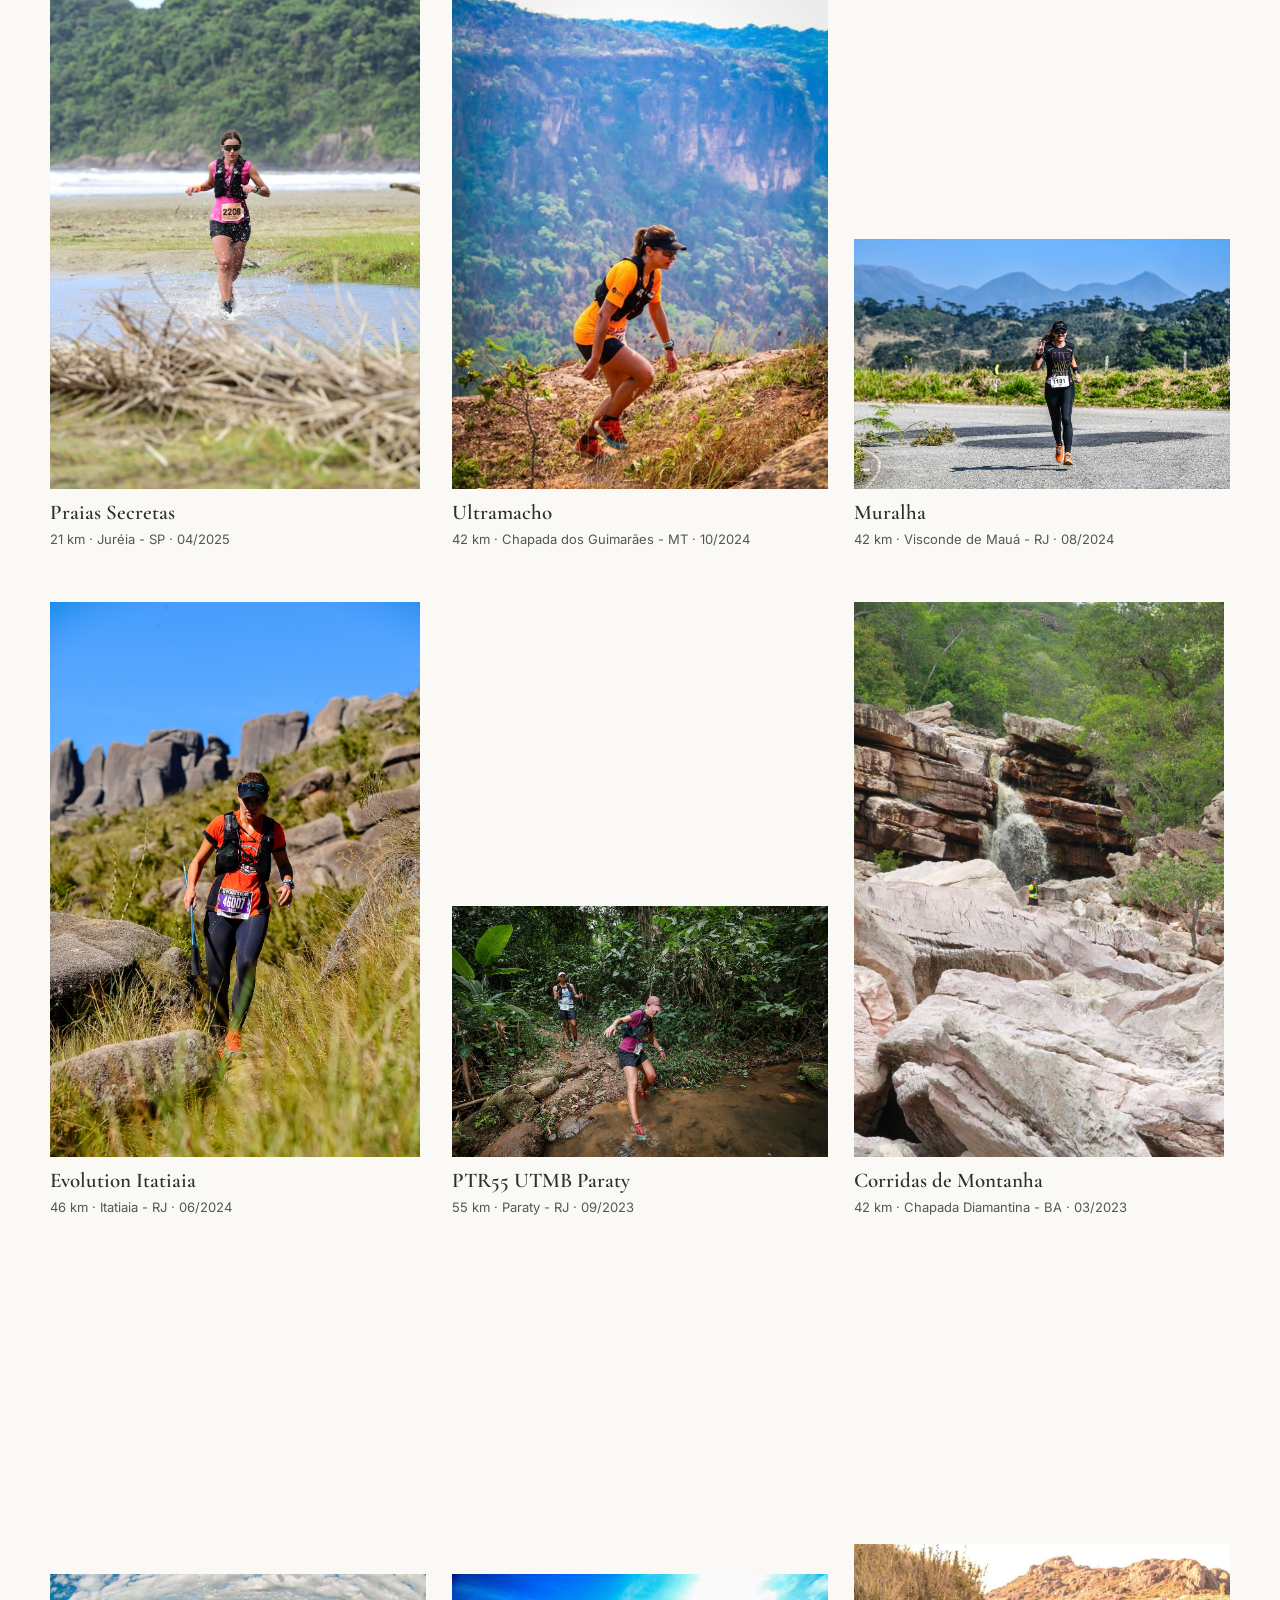
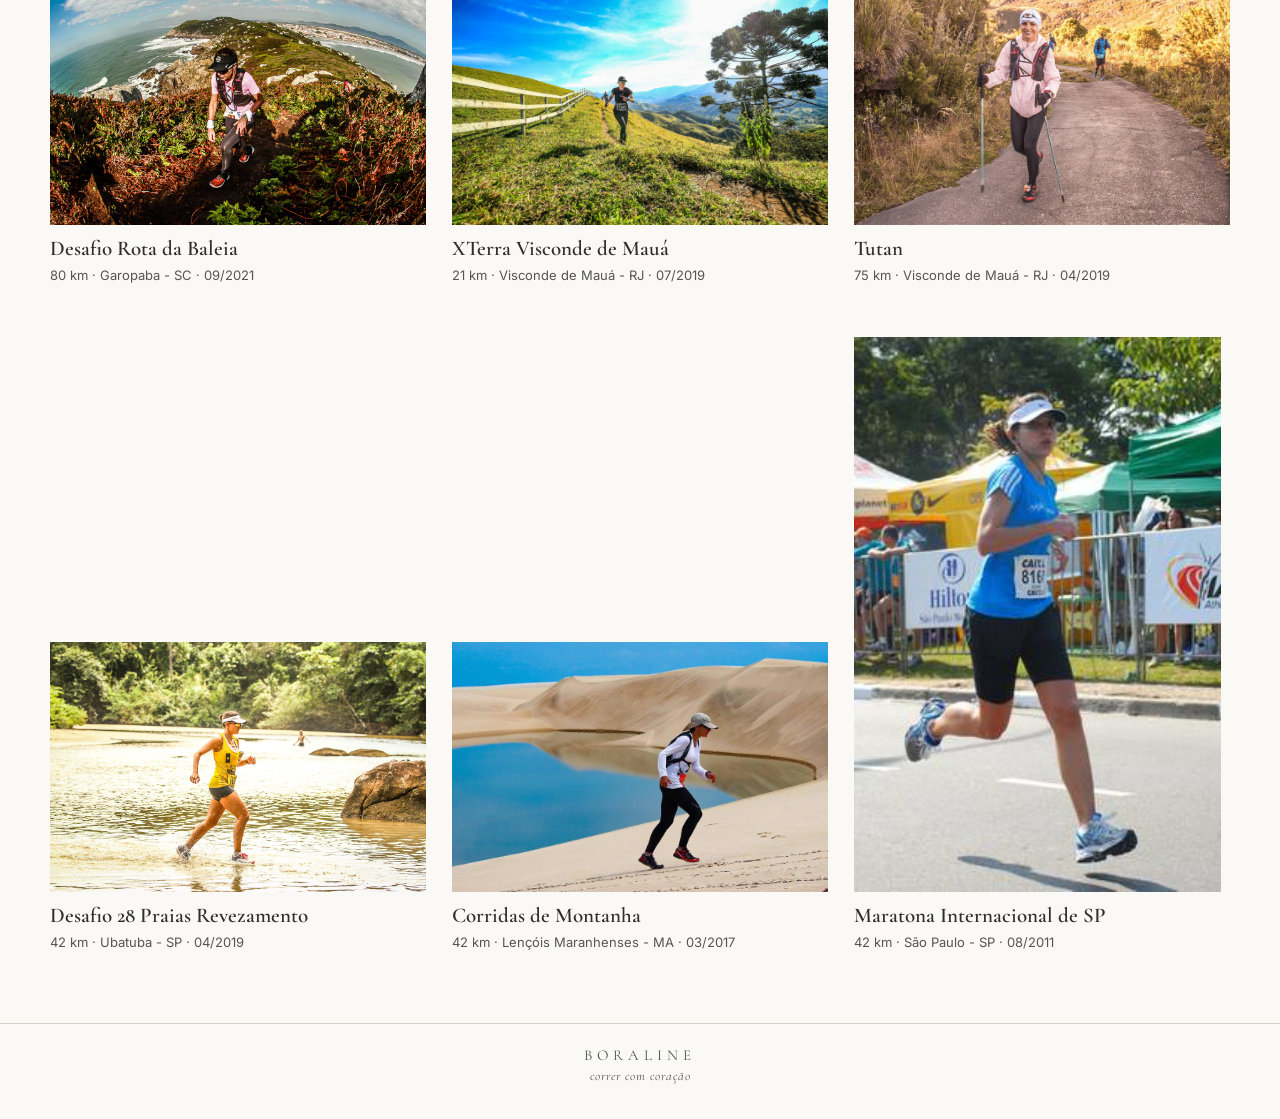
==== commit 1b1d79ad: "Update brasil.html" ====
--- a/brasil.html
+++ b/brasil.html
@@ -82,59 +82,69 @@
     ========================= */
 
     .top-menu {
-      position: absolute;
-      top: 0;
-      right: 0;
-      z-index: 20;
-    }
-
-    .menu-button {
-      position: fixed;
-      top: 28px;
-      right: 28px;
-
-      width: 46px;
-      height: 40px;
-
-      background: transparent;
-      border: 0;
-      cursor: pointer;
-
-      display: flex;
-      flex-direction: column;
-      justify-content: center;
-      gap: 9px;
-
-      z-index: 22;
-    }
-
-    .menu-button span {
-      display: block;
-      width: 38px;
-      height: 1px;
-      background: #5E6F5A;
-    }
-
-    .menu-links {
       position: fixed;
       top: 0;
       right: 0;
+      width: 0;
+      height: 0;
+      z-index: 9999;
+    }
+
+    .menu-button {
+      position: fixed !important;
+      top: 28px;
+      right: 28px;
+
+      width: 46px;
+      height: 40px;
+
+      padding: 0;
+      margin: 0;
+
+      background: transparent;
+      border: none;
+
+      cursor: pointer;
+
+      display: flex !important;
+      flex-direction: column;
+      align-items: center;
+      justify-content: center;
+      gap: 9px;
+
+      z-index: 10001;
+    }
+
+    .menu-button span {
+      display: block !important;
+      width: 38px;
+      height: 1px;
+      min-height: 1px;
+      background-color: #5E6F5A;
+    }
+
+    .menu-links {
+      position: fixed !important;
+
+      top: 0;
+      right: 0;
 
       width: 280px;
       height: 100vh;
 
+      padding: 110px 35px;
+
       background: #F8F7F4;
 
-      padding: 110px 35px;
-
-      display: flex;
+      display: flex !important;
       flex-direction: column;
+      align-items: flex-start;
       gap: 28px;
 
       transform: translateX(100%);
       transition: transform .35s ease;
 
-      z-index: 21;
+      z-index: 10000;
     }
 
     .menu-links.open {
@@ -142,8 +152,12 @@
     }
 
     .menu-links a {
+      display: block;
+
       font-family: "Cormorant Garamond", serif;
       font-size: 25px;
+      line-height: 1.2;
+
       color: #5E6F5A;
       text-decoration: none;
     }
@@ -304,7 +318,6 @@
         object-fit: initial;
         object-position: initial;
       }
-
     }
 
 
@@ -327,6 +340,11 @@
       .menu-button {
         top: 20px;
         right: 20px;
+      }
+
+      .menu-links {
+        width: 260px;
+        padding: 100px 30px;
       }
 
       .eyebrow {
@@ -378,7 +396,6 @@
       .memory-info h2 {
         font-size: 22px;
       }
-
     }
 
   </style>
@@ -389,14 +406,18 @@
 <body>
 
 
-  <!-- MENU -->
-
-  <header class="top-menu">
+  <!-- =========================
+       MENU
+  ========================== -->
+
+  <div class="top-menu">
 
     <button
+      type="button"
       class="menu-button"
       id="menuButton"
       aria-label="Abrir menu"
+      aria-expanded="false"
     >
       <span></span>
       <span></span>
@@ -409,10 +430,12 @@
       <a href="capitulos.html">capítulos</a>
     </nav>
 
-  </header>
-
-
-  <!-- CABEÇALHO -->
+  </div>
+
+
+  <!-- =========================
+       CABEÇALHO
+  ========================== -->
 
   <header class="album-header">
 
@@ -437,8 +460,9 @@
   </header>
 
 
-
-  <!-- GALERIA -->
+  <!-- =========================
+       GALERIA
+  ========================== -->
 
   <main class="album-grid">
 
@@ -461,7 +485,6 @@
     </article>
 
 
-
     <!-- VOLTA À ILHA -->
 
     <article class="memory-card">
@@ -480,7 +503,6 @@
     </article>
 
 
-
     <!-- DELTA DO PARNAÍBA -->
 
     <article class="memory-card">
@@ -499,7 +521,6 @@
     </article>
 
 
-
     <!-- XTERRA BOCAÍNA -->
 
     <article class="memory-card">
@@ -518,7 +539,6 @@
     </article>
 
 
-
     <!-- XTERRA CARAGUATATUBA -->
 
     <article class="memory-card">
@@ -537,7 +557,6 @@
     </article>
 
 
-
     <!-- TIRADENTES -->
 
     <article class="memory-card">
@@ -556,7 +575,6 @@
     </article>
 
 
-
     <!-- PRAIAS SECRETAS -->
 
     <article class="memory-card">
@@ -575,7 +593,6 @@
     </article>
 
 
-
     <!-- ULTRAMACHO -->
 
     <article class="memory-card">
@@ -594,7 +611,6 @@
     </article>
 
 
-
     <!-- MURALHA -->
 
     <article class="memory-card">
@@ -613,8 +629,7 @@
     </article>
 
 
-
-    <!-- EVOLUTION -->
+    <!-- EVOLUTION ITATIAIA -->
 
     <article class="memory-card">
       <div class="memory-inner">
@@ -632,8 +647,7 @@
     </article>
 
 
-
-    <!-- PARATY -->
+    <!-- PTR55 UTMB PARATY -->
 
     <article class="memory-card">
       <div class="memory-inner">
@@ -649,7 +663,6 @@
 
       </div>
     </article>
-
 
 
     <!-- CHAPADA DIAMANTINA -->
@@ -673,7 +686,6 @@
     </article>
 
 
-
     <!-- ROTA DA BALEIA -->
 
     <article class="memory-card">
@@ -692,7 +704,6 @@
     </article>
 
 
-
     <!-- XTERRA VISCONDE DE MAUÁ -->
 
     <article class="memory-card">
@@ -711,7 +722,6 @@
     </article>
 
 
-
     <!-- TUTAN -->
 
     <article class="memory-card">
@@ -730,7 +740,6 @@
     </article>
 
 
-
     <!-- 28 PRAIAS -->
 
     <article class="memory-card">
@@ -747,7 +756,6 @@
 
       </div>
     </article>
-
 
 
     <!-- LENÇÓIS MARANHENSES -->
@@ -771,7 +779,6 @@
     </article>
 
 
-
     <!-- MARATONA INTERNACIONAL DE SÃO PAULO -->
 
     <article class="memory-card">
@@ -796,22 +803,19 @@
   </main>
 
 
-
-  <!-- RODAPÉ -->
+  <!-- =========================
+       RODAPÉ
+  ========================== -->
 
   <footer>
-
     BORALINE
-
-    <span>
-      correr com coração
-    </span>
-
+    <span>correr com coração</span>
   </footer>
 
 
-
-  <!-- MENU: ABRIR / FECHAR -->
+  <!-- =========================
+       MENU: ABRIR / FECHAR
+  ========================== -->
 
   <script>
 
@@ -819,7 +823,16 @@
     const menuLinks = document.getElementById("menuLinks");
 
     menuButton.addEventListener("click", function () {
+
       menuLinks.classList.toggle("open");
+
+      const aberto = menuLinks.classList.contains("open");
+
+      menuButton.setAttribute(
+        "aria-expanded",
+        aberto ? "true" : "false"
+      );
+
     });
 
   </script>
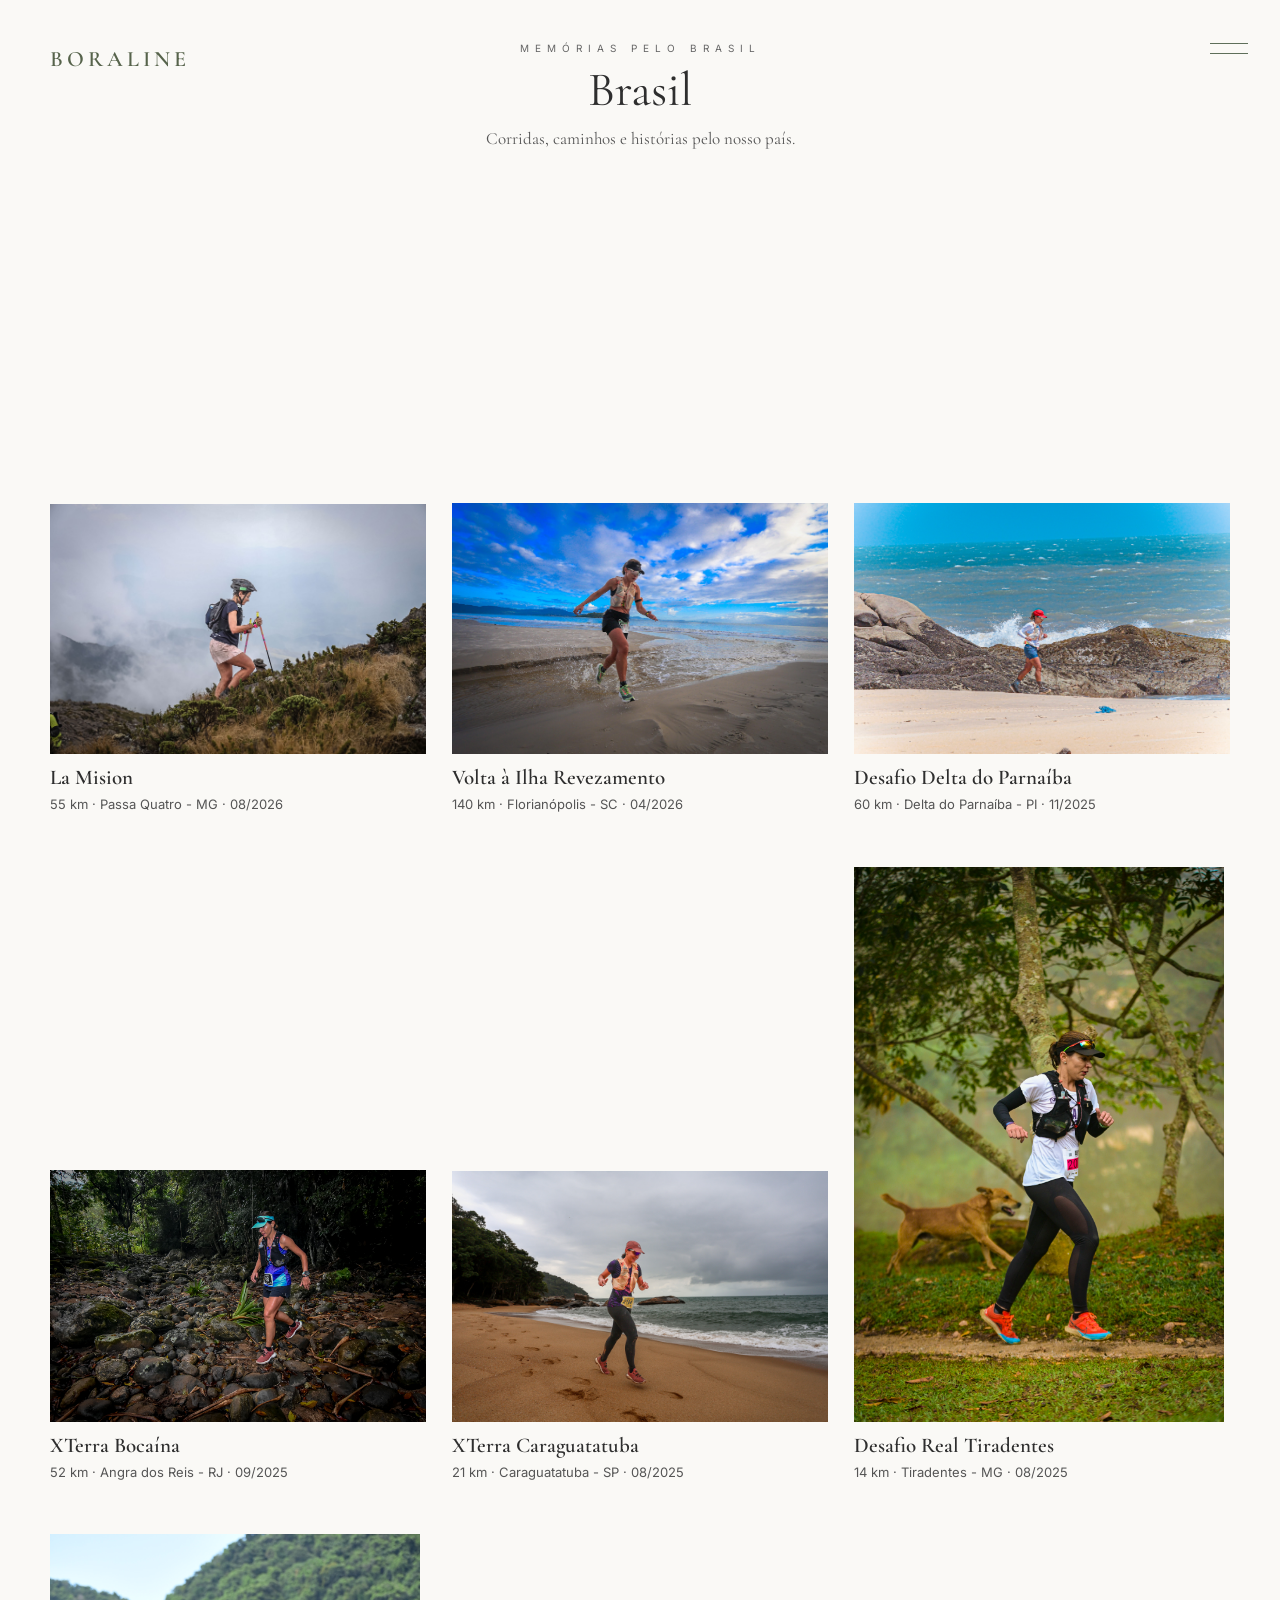
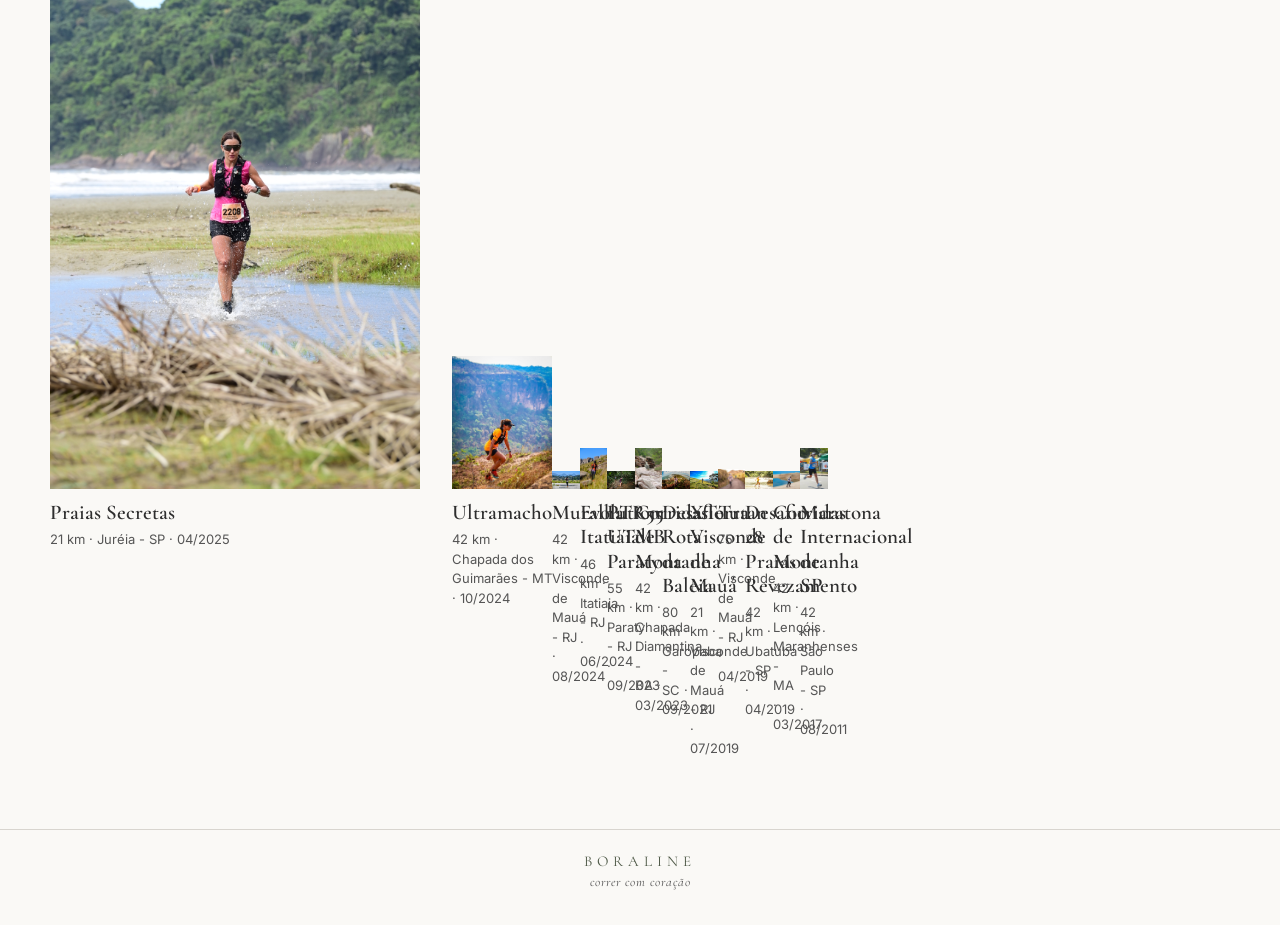
==== commit 1c698ad5: "Update brasil.html" ====
--- a/brasil.html
+++ b/brasil.html
@@ -595,7 +595,7 @@
 
     <!-- ULTRAMACHO -->
 
-    <article class="memory-card">
+    <figure class="memory-card" id="ultramacho">
       <div class="memory-inner">
 
         <div class="memory-photo">
@@ -760,7 +760,7 @@
 
     <!-- LENÇÓIS MARANHENSES -->
 
-    <article class="memory-card">
+    <article class="memory-card" id="lencois-maranhenses">
       <div class="memory-inner">
 
         <div class="memory-photo">
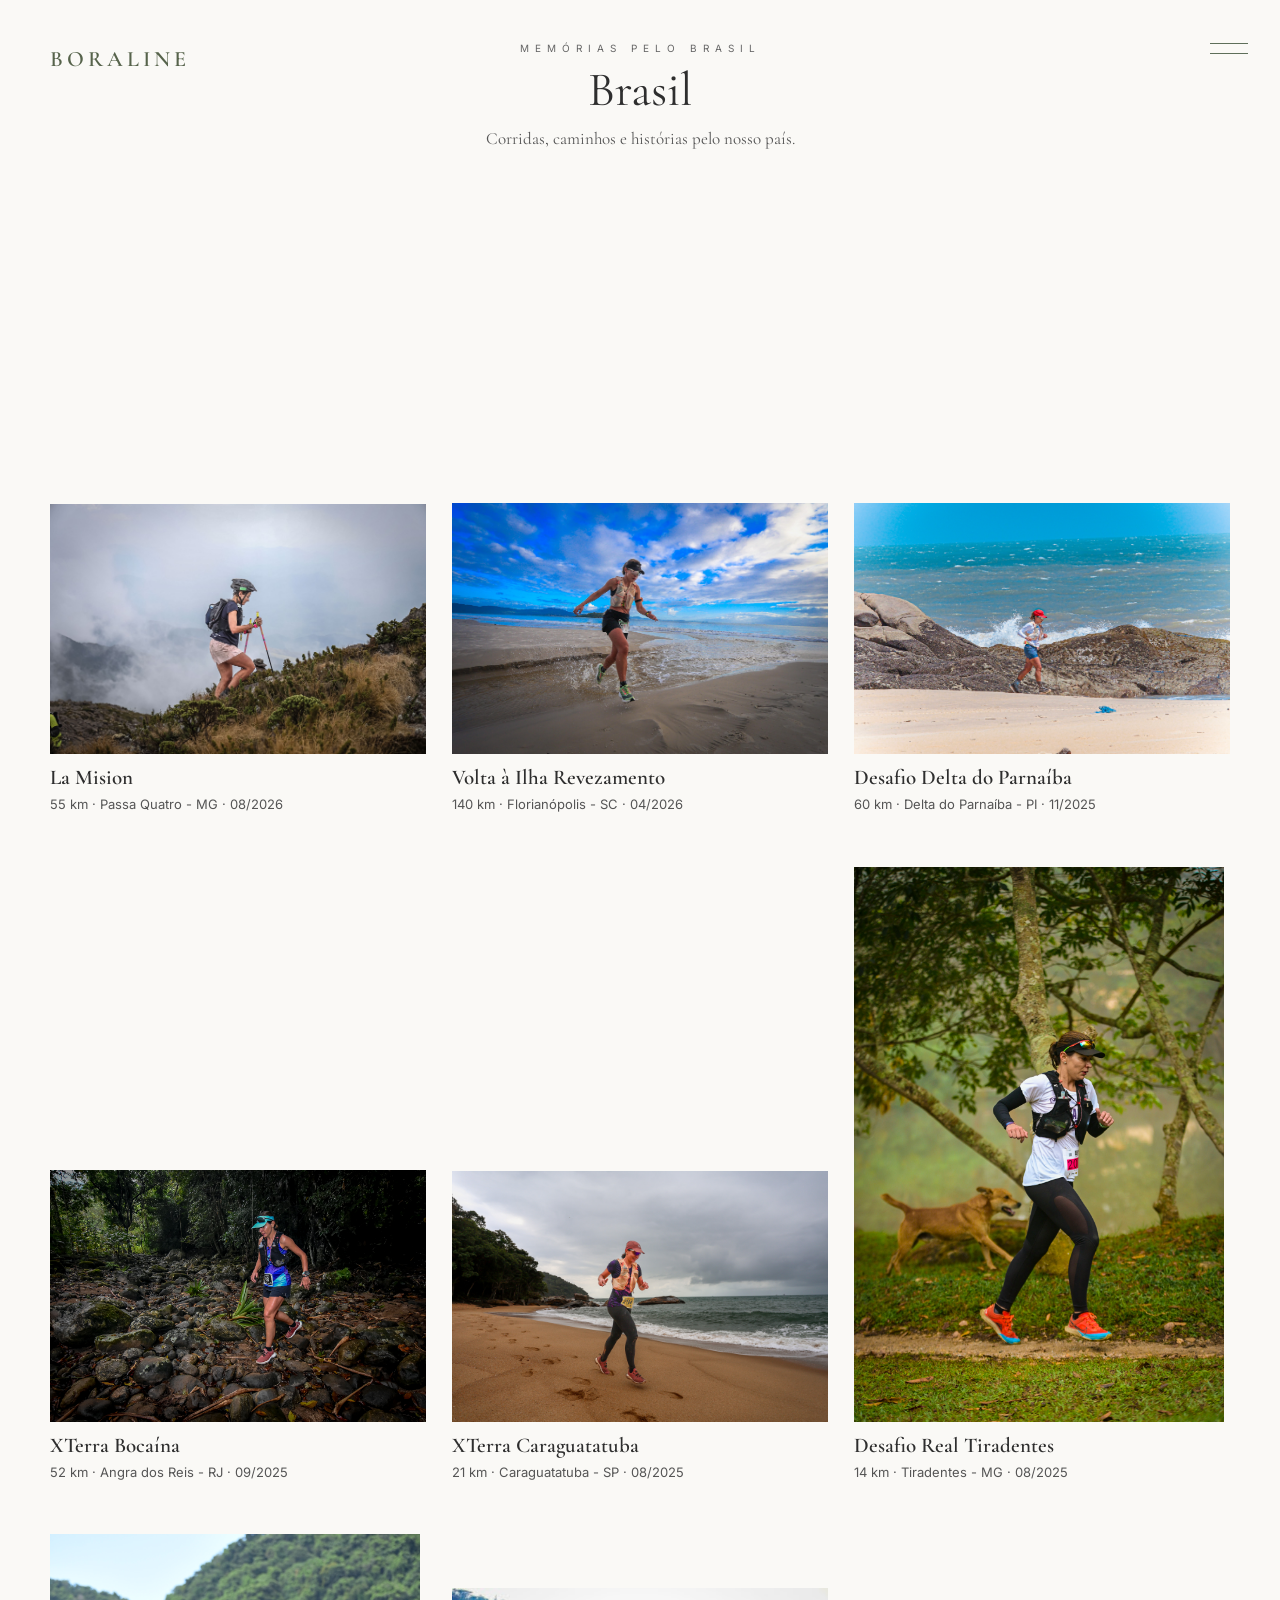
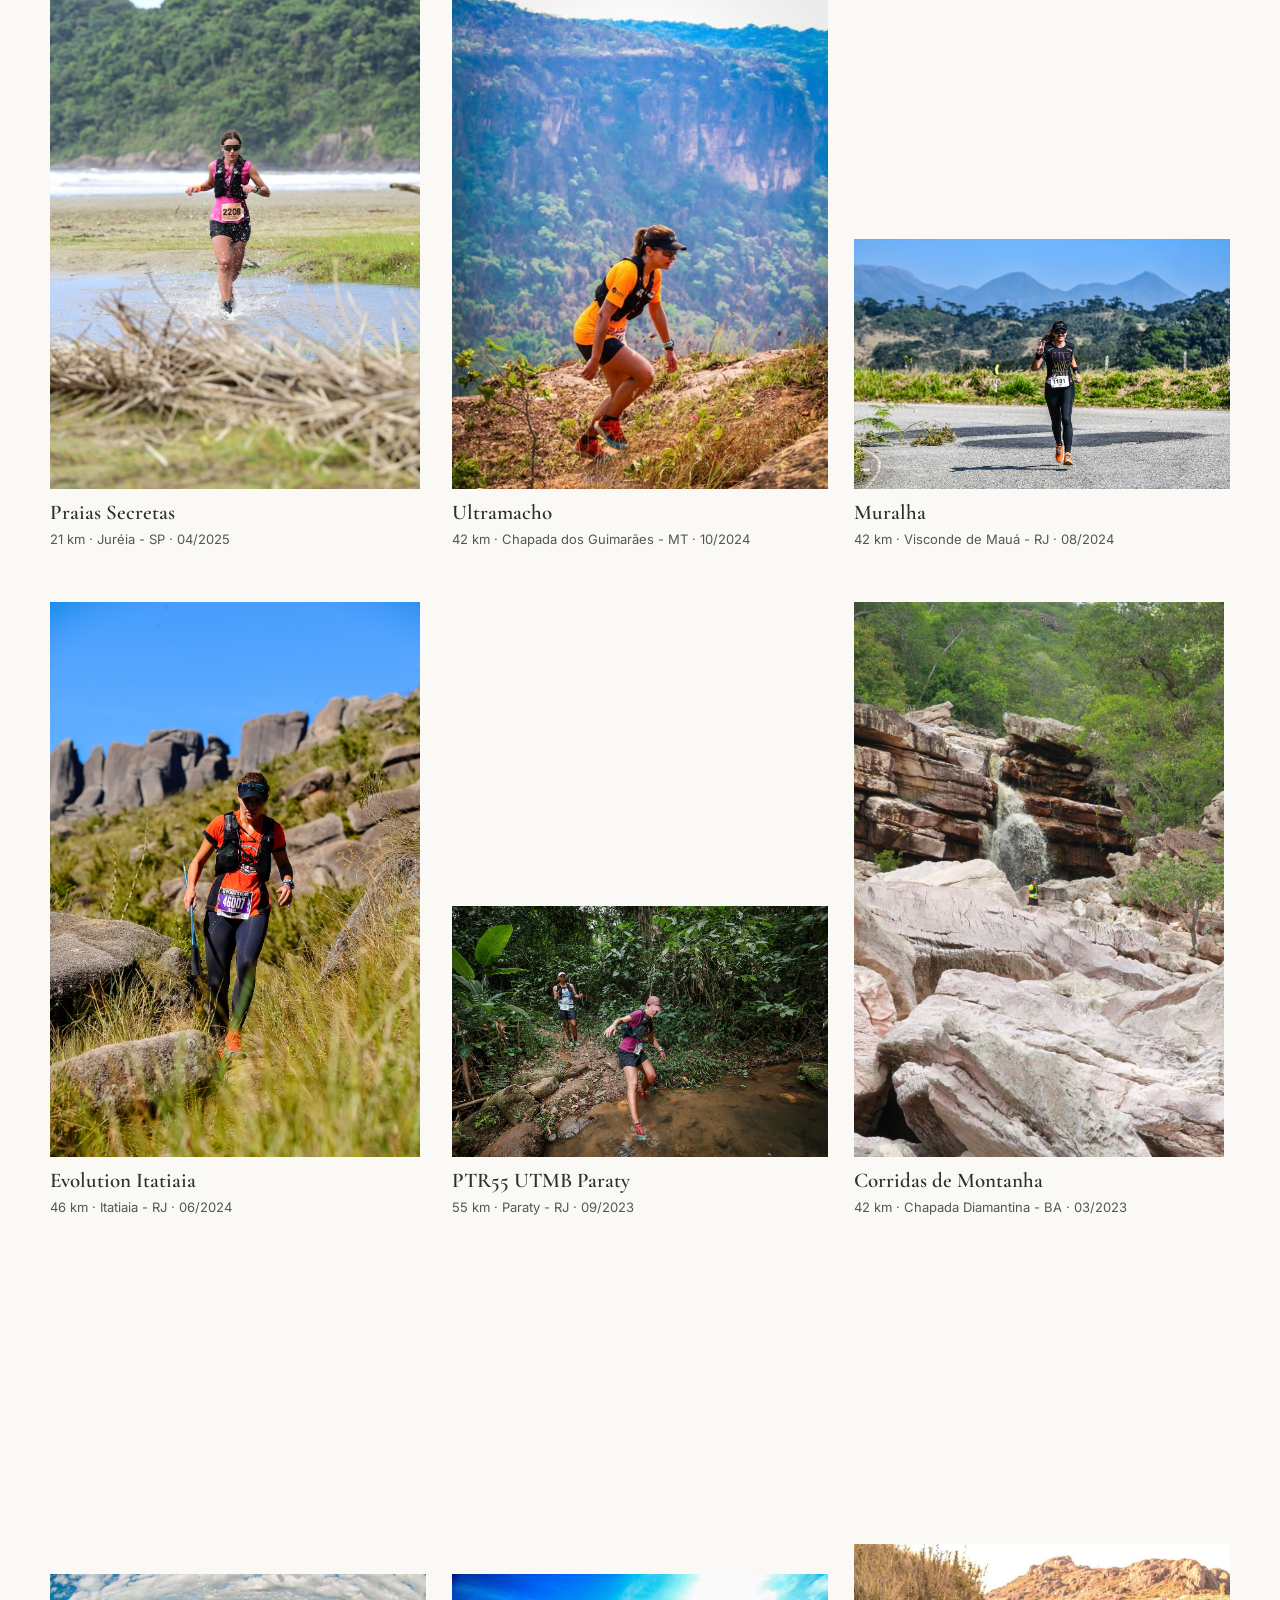
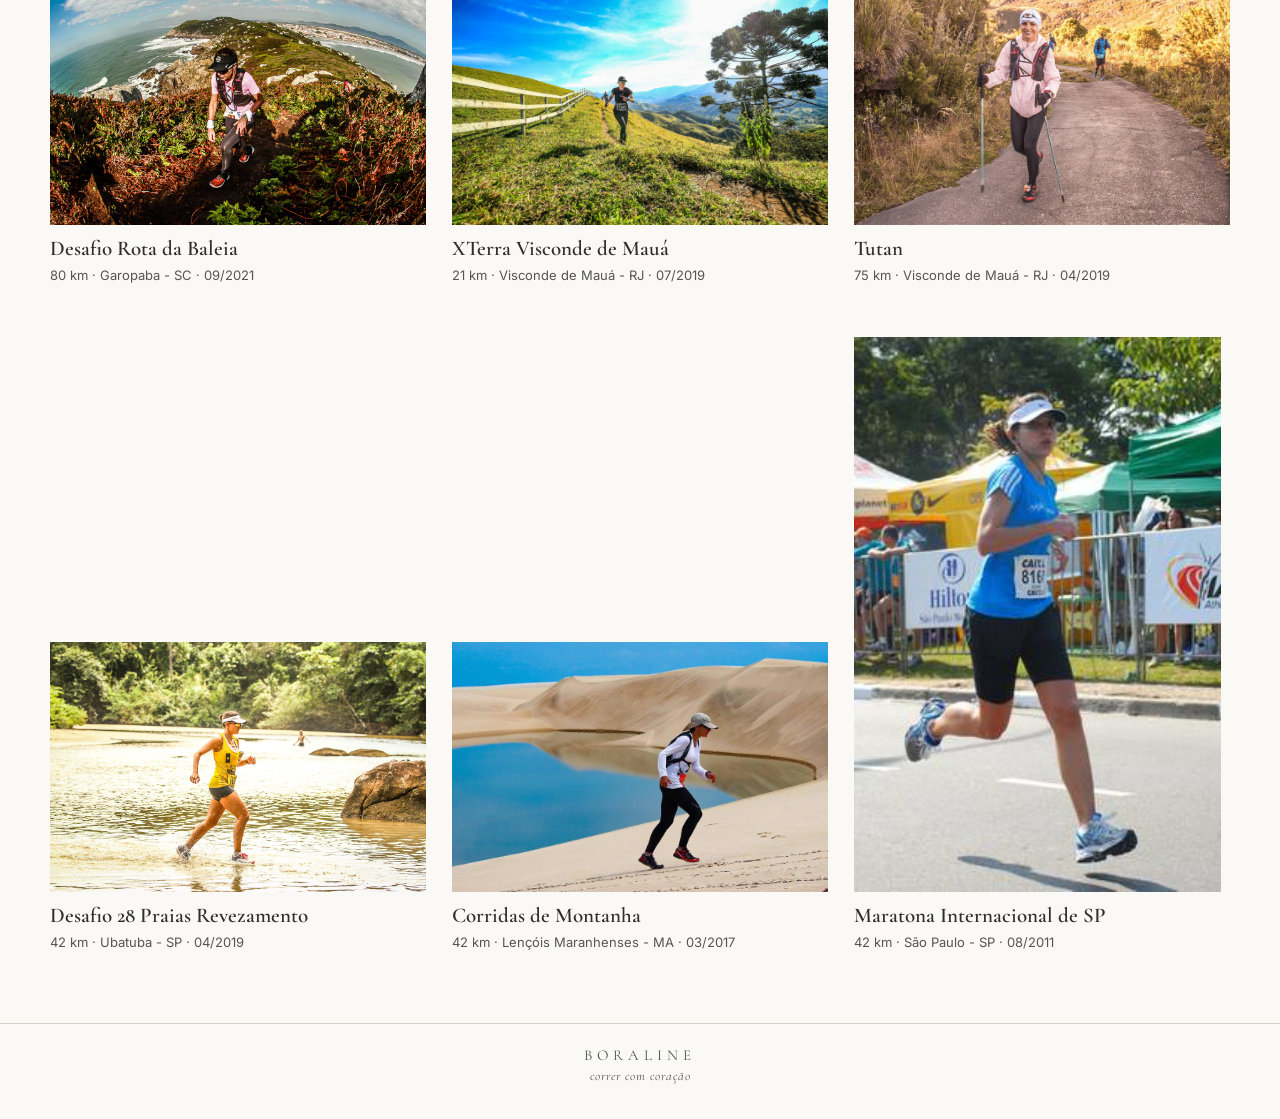
==== commit e1efec19: "Update brasil.html" ====
--- a/brasil.html
+++ b/brasil.html
@@ -595,7 +595,7 @@
 
     <!-- ULTRAMACHO -->
 
-    <figure class="memory-card" id="ultramacho">
+    <article class="memory-card" id="ultramacho">
       <div class="memory-inner">
 
         <div class="memory-photo">
